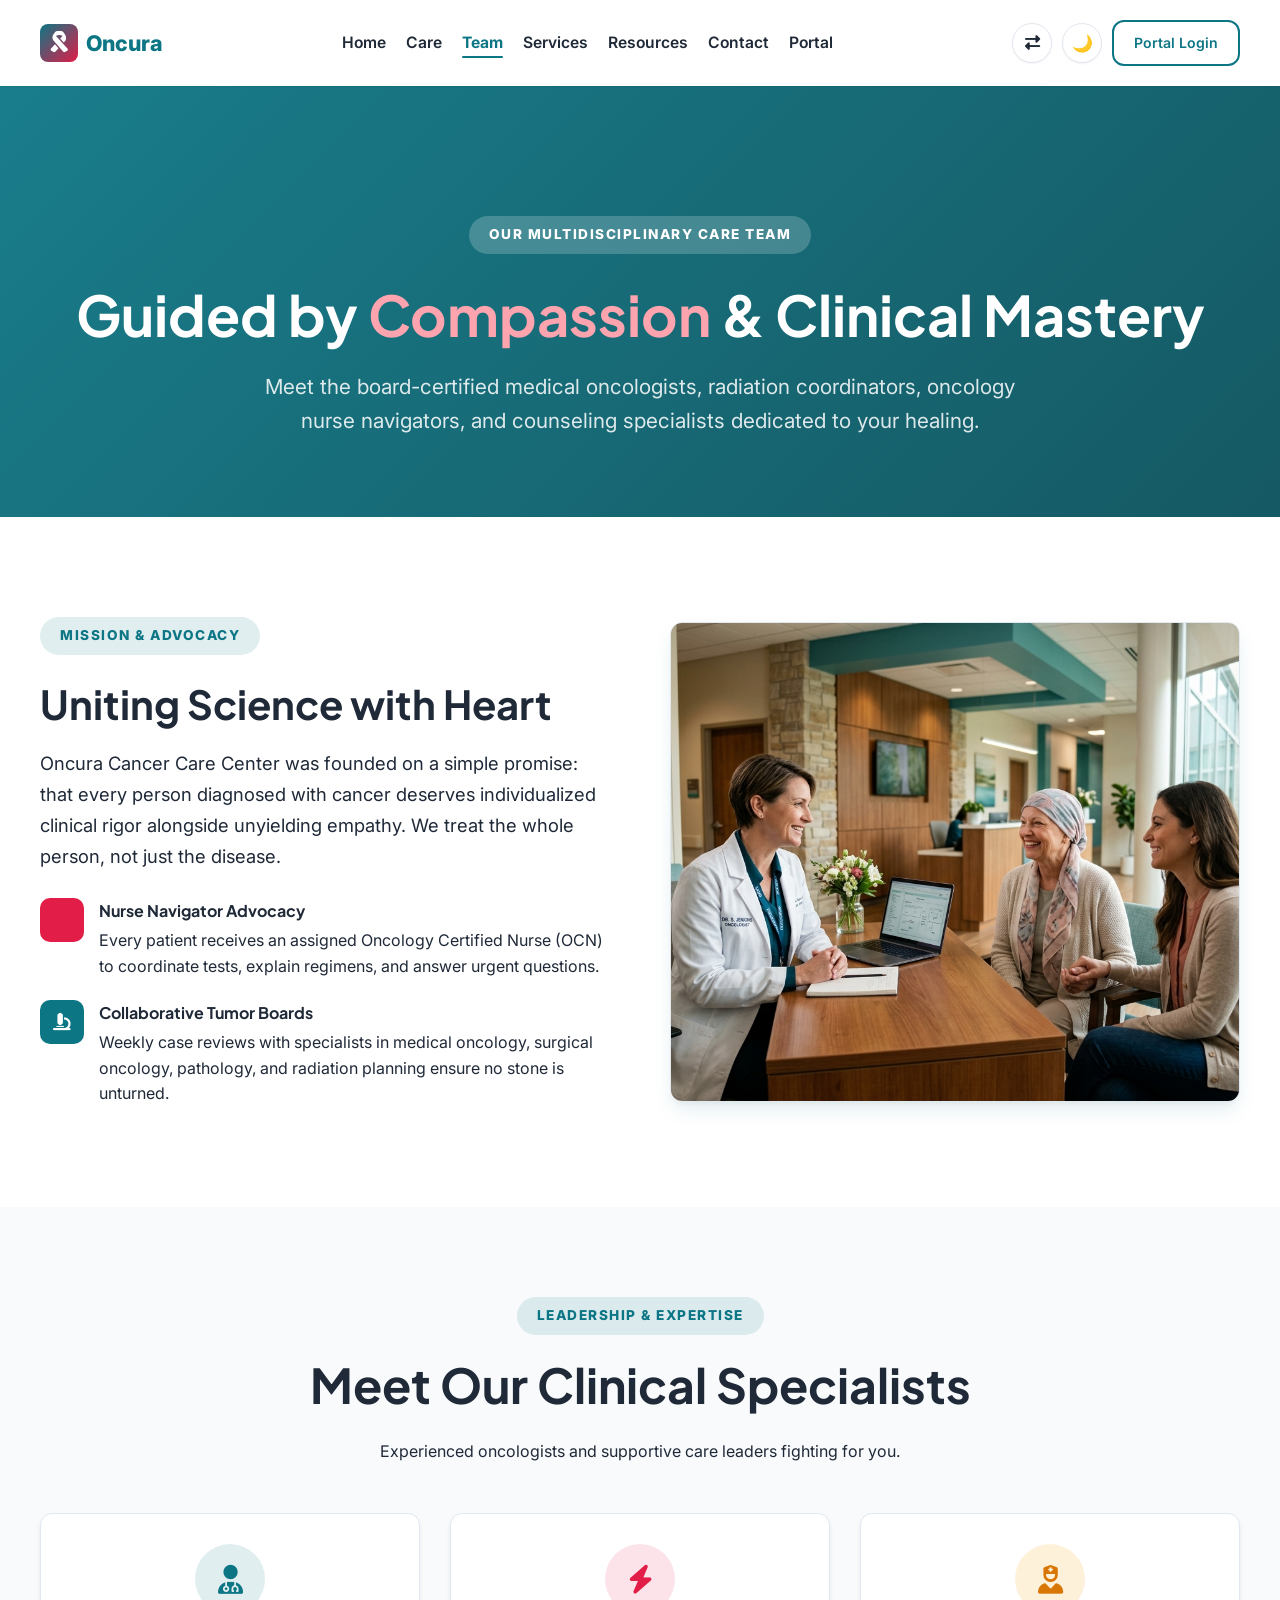
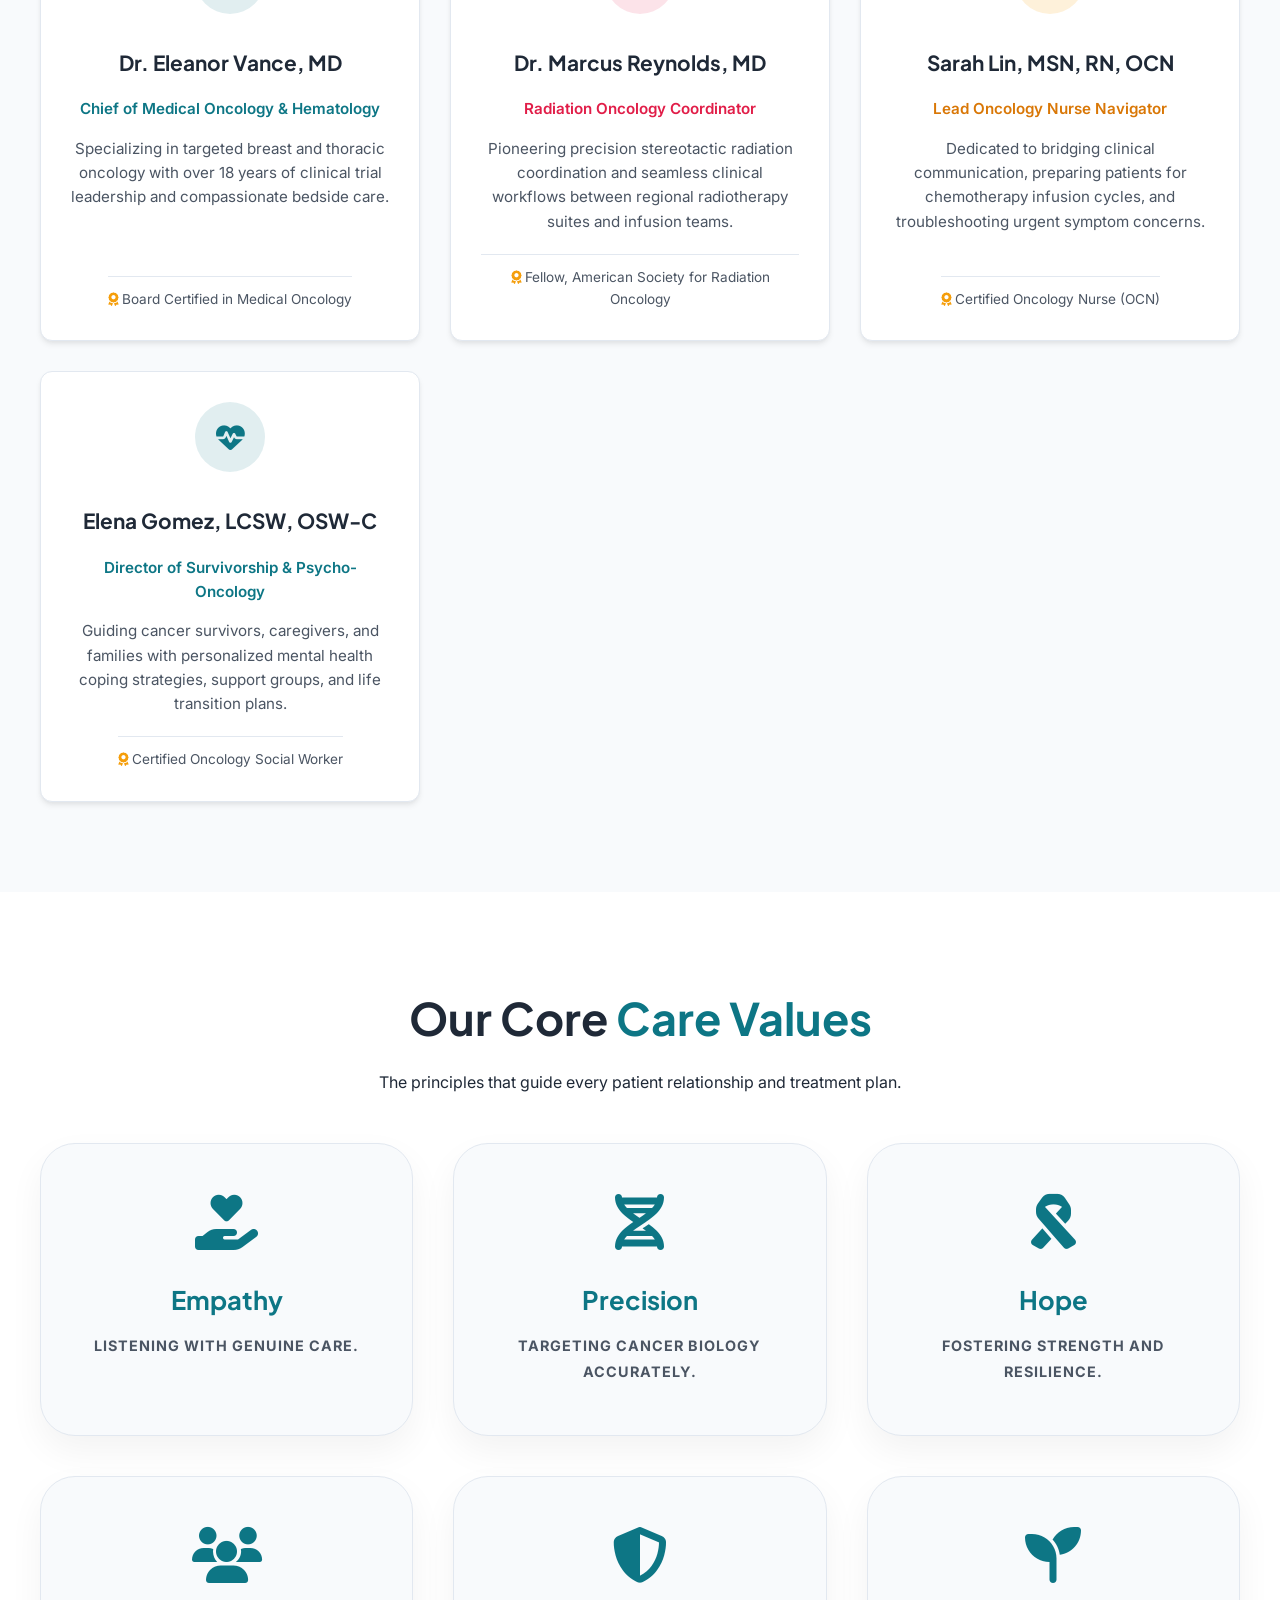
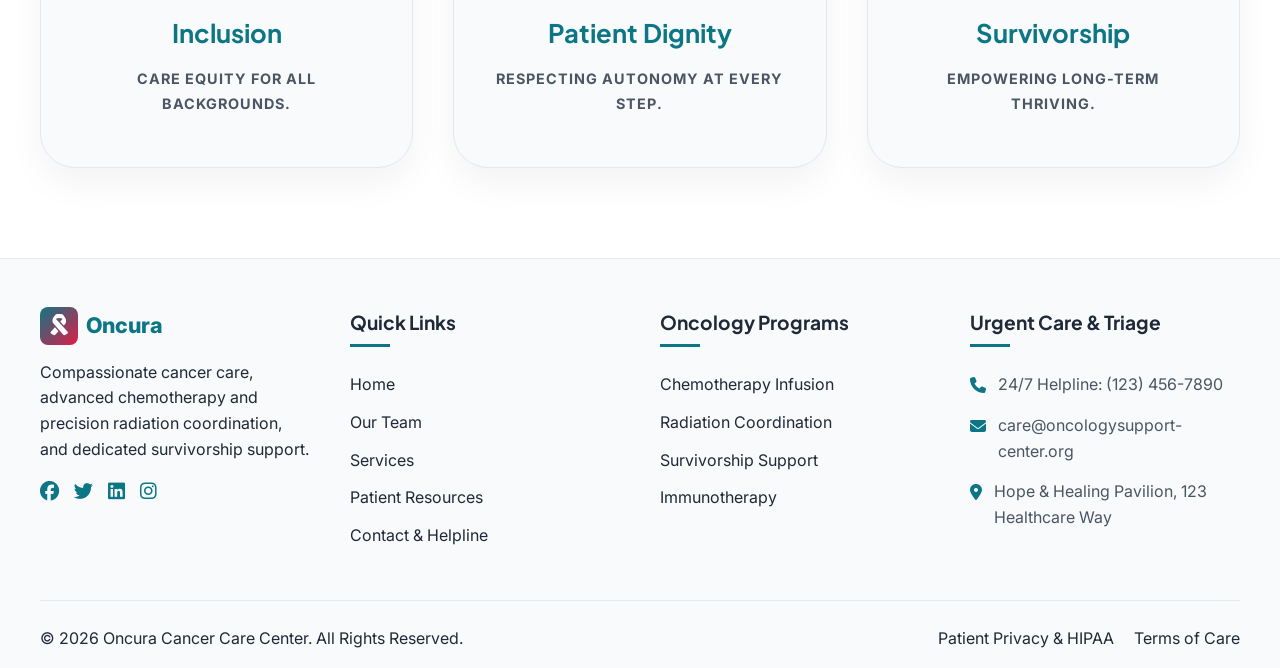
==== about.html @ d52edfce "Initial commit: Oncura Cancer Care Center website and patient dashboard" ====
<!DOCTYPE html>
<html lang="en" data-theme="light">

<head>
    <meta charset="UTF-8">
    <meta name="viewport" content="width=device-width, initial-scale=1.0">
    <title>Our Team | Oncura Cancer Care Center</title>
    <!-- Fonts -->
    <link rel="preconnect" href="https://fonts.googleapis.com">
    <link rel="preconnect" href="https://fonts.gstatic.com" crossorigin>
    <link
        href="https://fonts.googleapis.com/css2?family=Plus+Jakarta+Sans:wght@400;500;600;700;800&family=Inter:wght@400;500;600;700&display=swap"
        rel="stylesheet">
    <!-- FontAwesome for icons -->
    <link rel="stylesheet" href="https://cdnjs.cloudflare.com/ajax/libs/font-awesome/6.5.1/css/all.min.css">
    <!-- Custom CSS -->
    <link rel="stylesheet" href="css/style.css">
    <link rel="icon" type="image/png" href="img/favicon.png">
</head>

<body>

    <!-- Drawer Overlay -->
    <div id="drawer-overlay" class="drawer-overlay"></div>

    <!-- Mobile Drawer -->
    <div id="mobile-drawer" class="mobile-drawer">
        <div class="drawer-header">
            <a href="index.html" class="logo">
                <i class="logo-icon"><i class="fa-solid fa-ribbon"></i></i> Oncura
            </a>
            <button type="button" id="drawer-close" class="toggle-btn drawer-close" aria-label="Close menu">
                <i class="fa-solid fa-xmark"></i>
            </button>
        </div>
        <a href="index.html" class="mobile-link">Home</a>
        <a href="home2.html" class="mobile-link">Care</a>
        <a href="about.html" class="mobile-link active">Team</a>
        <a href="services.html" class="mobile-link">Services</a>
        <a href="blog.html" class="mobile-link">Resources</a>
        <a href="contact.html" class="mobile-link">Contact</a>
        <a href="dashboard.html" class="mobile-link">Portal</a>
    </div>

    <!-- Navigation -->
    <header class="navbar">
        <div class="container nav-container">
            <div id="hamburger" class="hamburger"><i class="fa-solid fa-bars"></i></div>
            <a href="index.html" class="logo">
                <i class="logo-icon"><i class="fa-solid fa-ribbon"></i></i> Oncura
            </a>
            <nav class="nav-menu">
                <a href="index.html" class="nav-link">Home</a>
                <a href="home2.html" class="nav-link">Care</a>
                <a href="about.html" class="nav-link active">Team</a>
                <a href="services.html" class="nav-link">Services</a>
                <a href="blog.html" class="nav-link">Resources</a>
                <a href="contact.html" class="nav-link">Contact</a>
                <a href="dashboard.html" class="nav-link">Portal</a>
            </nav>
            <div class="nav-actions">
                <button id="rtl-toggle" class="toggle-btn"><i class="fa-solid fa-right-left"></i></button>
                <button id="theme-toggle" class="toggle-btn">🌙</button>
                <a href="login.html" class="btn btn-outline hide-mobile" style="padding: 10px 20px;">Portal Login</a>
            </div>
        </div>
    </header>

    <!-- About Hero -->
    <section class="services-hero about-hero" style="background: linear-gradient(135deg, rgba(13, 118, 133, 0.95), rgba(8, 80, 91, 0.95)); padding: 130px 0 80px;">
        <div class="container text-center" style="color: white;">
            <span class="service-content-badge" style="background: rgba(255, 255, 255, 0.2); color: white; display: inline-block; margin-bottom: 15px;">
                OUR MULTIDISCIPLINARY CARE TEAM
            </span>
            <h1 style="font-size: 3.5rem; line-height: 1.1; margin-top: 15px; color: white;">
                Guided by <span style="color: var(--secondary-light);">Compassion</span> & Clinical Mastery
            </h1>
            <p style="font-size: 1.3rem; max-width: 800px; margin: 25px auto 0; color: rgba(255, 255, 255, 0.9);">
                Meet the board-certified medical oncologists, radiation coordinators, oncology nurse navigators, and counseling specialists dedicated to your healing.
            </p>
        </div>
    </section>

    <!-- Mission Section -->
    <section class="section" style="padding: 100px 0;">
        <div class="container">
            <div
                style="display: grid; grid-template-columns: repeat(auto-fit, minmax(320px, 1fr)); gap: 60px; align-items: center;">
                <div class="reveal-v2">
                    <span class="service-content-badge" style="background: rgba(13, 118, 133, 0.12); color: var(--primary);">MISSION & ADVOCACY</span>
                    <h2 style="font-size: 2.5rem; margin-bottom: 20px; line-height: 1.2;">Uniting Science with Heart</h2>
                    <p class="text-muted" style="font-size: 1.15rem; margin-bottom: 25px; line-height: 1.7;">
                        Oncura Cancer Care Center was founded on a simple promise: that every person diagnosed with cancer deserves individualized clinical rigor alongside unyielding empathy. We treat the whole person, not just the disease.
                    </p>

                    <div style="display: flex; flex-direction: column; gap: 20px;">
                        <div style="display: flex; gap: 15px; align-items: flex-start;">
                            <div
                                style="width: 44px; height: 44px; background: var(--secondary); color: white; border-radius: 10px; display: flex; align-items: center; justify-content: center; flex-shrink: 0; font-size: 1.1rem;">
                                <i class="fa-solid fa-hands-holding-heart"></i>
                            </div>
                            <div>
                                <h4 style="margin-bottom: 5px;">Nurse Navigator Advocacy</h4>
                                <p class="text-muted">Every patient receives an assigned Oncology Certified Nurse (OCN) to coordinate tests, explain regimens, and answer urgent questions.</p>
                            </div>
                        </div>
                        <div style="display: flex; gap: 15px; align-items: flex-start;">
                            <div
                                style="width: 44px; height: 44px; background: var(--primary); color: white; border-radius: 10px; display: flex; align-items: center; justify-content: center; flex-shrink: 0; font-size: 1.1rem;">
                                <i class="fa-solid fa-microscope"></i>
                            </div>
                            <div>
                                <h4 style="margin-bottom: 5px;">Collaborative Tumor Boards</h4>
                                <p class="text-muted">Weekly case reviews with specialists in medical oncology, surgical oncology, pathology, and radiation planning ensure no stone is unturned.</p>
                            </div>
                        </div>
                    </div>
                </div>
                <div class="service-image-mask" style="height: 480px; border-radius: var(--border-radius); overflow: hidden; box-shadow: var(--shadow-lg);">
                    <img src="img/oncology_hero.jpg" alt="Our Compassionate Oncology Team" style="width: 100%; height: 100%; object-fit: cover;">
                </div>
            </div>
        </div>
    </section>

    <!-- NEW SECTION: Meet Our Specialists -->
    <section class="section" style="background-color: var(--bg-gray); padding: 90px 0;">
        <div class="container text-center">
            <div class="section-header">
                <span class="service-content-badge" style="background: rgba(13, 118, 133, 0.12); color: var(--primary); margin-bottom: 12px; display: inline-block;">LEADERSHIP & EXPERTISE</span>
                <h2>Meet Our Clinical Specialists</h2>
                <p class="text-muted">Experienced oncologists and supportive care leaders fighting for you.</p>
            </div>

            <div style="display: grid; grid-template-columns: repeat(auto-fit, minmax(280px, 1fr)); gap: 30px; text-align: left;">
                
                <!-- Doctor 1 -->
                <div class="card" style="background: var(--bg-card); padding: 30px; border-radius: var(--border-radius); border: 1px solid var(--border-color); box-shadow: var(--shadow-md);">
                    <div style="width: 70px; height: 70px; border-radius: 50%; background: rgba(13, 118, 133, 0.12); color: var(--primary); display: flex; align-items: center; justify-content: center; font-size: 1.8rem; margin-bottom: 20px;">
                        <i class="fa-solid fa-user-doctor"></i>
                    </div>
                    <h3 style="font-size: 1.3rem; margin-bottom: 5px;">Dr. Eleanor Vance, MD</h3>
                    <div style="color: var(--primary); font-weight: 600; font-size: 0.95rem; margin-bottom: 15px;">Chief of Medical Oncology & Hematology</div>
                    <p class="text-muted" style="font-size: 0.95rem; line-height: 1.6; margin-bottom: 20px;">
                        Specializing in targeted breast and thoracic oncology with over 18 years of clinical trial leadership and compassionate bedside care.
                    </p>
                    <div style="font-size: 0.85rem; color: var(--text-muted); border-top: 1px solid var(--border-color); padding-top: 12px;">
                        <i class="fa-solid fa-award" style="color: var(--accent);"></i> Board Certified in Medical Oncology
                    </div>
                </div>

                <!-- Doctor 2 -->
                <div class="card" style="background: var(--bg-card); padding: 30px; border-radius: var(--border-radius); border: 1px solid var(--border-color); box-shadow: var(--shadow-md);">
                    <div style="width: 70px; height: 70px; border-radius: 50%; background: rgba(225, 29, 72, 0.12); color: var(--secondary); display: flex; align-items: center; justify-content: center; font-size: 1.8rem; margin-bottom: 20px;">
                        <i class="fa-solid fa-bolt"></i>
                    </div>
                    <h3 style="font-size: 1.3rem; margin-bottom: 5px;">Dr. Marcus Reynolds, MD</h3>
                    <div style="color: var(--secondary); font-weight: 600; font-size: 0.95rem; margin-bottom: 15px;">Radiation Oncology Coordinator</div>
                    <p class="text-muted" style="font-size: 0.95rem; line-height: 1.6; margin-bottom: 20px;">
                        Pioneering precision stereotactic radiation coordination and seamless clinical workflows between regional radiotherapy suites and infusion teams.
                    </p>
                    <div style="font-size: 0.85rem; color: var(--text-muted); border-top: 1px solid var(--border-color); padding-top: 12px;">
                        <i class="fa-solid fa-award" style="color: var(--accent);"></i> Fellow, American Society for Radiation Oncology
                    </div>
                </div>

                <!-- Doctor 3 -->
                <div class="card" style="background: var(--bg-card); padding: 30px; border-radius: var(--border-radius); border: 1px solid var(--border-color); box-shadow: var(--shadow-md);">
                    <div style="width: 70px; height: 70px; border-radius: 50%; background: rgba(245, 158, 11, 0.15); color: var(--accent-dark); display: flex; align-items: center; justify-content: center; font-size: 1.8rem; margin-bottom: 20px;">
                        <i class="fa-solid fa-user-nurse"></i>
                    </div>
                    <h3 style="font-size: 1.3rem; margin-bottom: 5px;">Sarah Lin, MSN, RN, OCN</h3>
                    <div style="color: var(--accent-dark); font-weight: 600; font-size: 0.95rem; margin-bottom: 15px;">Lead Oncology Nurse Navigator</div>
                    <p class="text-muted" style="font-size: 0.95rem; line-height: 1.6; margin-bottom: 20px;">
                        Dedicated to bridging clinical communication, preparing patients for chemotherapy infusion cycles, and troubleshooting urgent symptom concerns.
                    </p>
                    <div style="font-size: 0.85rem; color: var(--text-muted); border-top: 1px solid var(--border-color); padding-top: 12px;">
                        <i class="fa-solid fa-award" style="color: var(--accent);"></i> Certified Oncology Nurse (OCN)
                    </div>
                </div>

                <!-- Doctor 4 -->
                <div class="card" style="background: var(--bg-card); padding: 30px; border-radius: var(--border-radius); border: 1px solid var(--border-color); box-shadow: var(--shadow-md);">
                    <div style="width: 70px; height: 70px; border-radius: 50%; background: rgba(13, 118, 133, 0.12); color: var(--primary); display: flex; align-items: center; justify-content: center; font-size: 1.8rem; margin-bottom: 20px;">
                        <i class="fa-solid fa-heart-pulse"></i>
                    </div>
                    <h3 style="font-size: 1.3rem; margin-bottom: 5px;">Elena Gomez, LCSW, OSW-C</h3>
                    <div style="color: var(--primary); font-weight: 600; font-size: 0.95rem; margin-bottom: 15px;">Director of Survivorship & Psycho-Oncology</div>
                    <p class="text-muted" style="font-size: 0.95rem; line-height: 1.6; margin-bottom: 20px;">
                        Guiding cancer survivors, caregivers, and families with personalized mental health coping strategies, support groups, and life transition plans.
                    </p>
                    <div style="font-size: 0.85rem; color: var(--text-muted); border-top: 1px solid var(--border-color); padding-top: 12px;">
                        <i class="fa-solid fa-award" style="color: var(--accent);"></i> Certified Oncology Social Worker
                    </div>
                </div>

            </div>
        </div>
    </section>

    <!-- NEW SECTION: Core Values -->
    <section class="blog-categories-wrapper" style="padding: 90px 0;">
        <div class="container text-center">
            <div class="section-header">
                <h2 style="font-size: 2.8rem;">Our Core <span style="color: var(--primary);">Care Values</span></h2>
                <p>The principles that guide every patient relationship and treatment plan.</p>
            </div>
            <div class="category-row">
                <div class="category-card-v3">
                    <i class="fa-solid fa-hand-holding-heart"></i>
                    <h3>Empathy</h3>
                    <span>Listening with genuine care.</span>
                </div>
                <div class="category-card-v3">
                    <i class="fa-solid fa-dna"></i>
                    <h3>Precision</h3>
                    <span>Targeting cancer biology accurately.</span>
                </div>
                <div class="category-card-v3">
                    <i class="fa-solid fa-ribbon"></i>
                    <h3>Hope</h3>
                    <span>Fostering strength and resilience.</span>
                </div>
                <div class="category-card-v3">
                    <i class="fa-solid fa-users"></i>
                    <h3>Inclusion</h3>
                    <span>Care equity for all backgrounds.</span>
                </div>
                <div class="category-card-v3">
                    <i class="fa-solid fa-shield-halved"></i>
                    <h3>Patient Dignity</h3>
                    <span>Respecting autonomy at every step.</span>
                </div>
                <div class="category-card-v3">
                    <i class="fa-solid fa-seedling"></i>
                    <h3>Survivorship</h3>
                    <span>Empowering long-term thriving.</span>
                </div>
            </div>
        </div>
    </section>

    <!-- Footer -->
    <footer class="footer">
        <div class="container text-center">
            <div class="footer-grid">
                <!-- Column 1 -->
                <div class="footer-col" style="text-align: left;">
                    <a href="index.html" class="logo" style="margin-bottom: 15px;">
                        <i class="logo-icon"><i class="fa-solid fa-ribbon"></i></i> Oncura
                    </a>
                    <p class="text-muted" style="margin-bottom: 20px;">
                        Compassionate cancer care, advanced chemotherapy and precision radiation coordination, and dedicated survivorship support.
                    </p>
                    <div class="footer-social">
                        <a href="#"><i class="fa-brands fa-facebook"></i></a>
                        <a href="#"><i class="fa-brands fa-twitter"></i></a>
                        <a href="#"><i class="fa-brands fa-linkedin"></i></a>
                        <a href="#"><i class="fa-brands fa-instagram"></i></a>
                    </div>
                </div>

                <!-- Column 2 -->
                <div class="footer-col" style="text-align: left;">
                    <h4>Quick Links</h4>
                    <ul class="footer-links">
                        <li><a href="index.html">Home</a></li>
                        <li><a href="about.html">Our Team</a></li>
                        <li><a href="services.html">Services</a></li>
                        <li><a href="blog.html">Patient Resources</a></li>
                        <li><a href="contact.html">Contact & Helpline</a></li>
                    </ul>
                </div>

                <!-- Column 3 -->
                <div class="footer-col" style="text-align: left;">
                    <h4>Oncology Programs</h4>
                    <ul class="footer-links">
                        <li><a href="services.html#chemo">Chemotherapy Infusion</a></li>
                        <li><a href="services.html#radiation">Radiation Coordination</a></li>
                        <li><a href="services.html#survivorship">Survivorship Support</a></li>
                        <li><a href="services.html#immunotherapy">Immunotherapy</a></li>
                    </ul>
                </div>

                <!-- Column 4 -->
                <div class="footer-col" style="text-align: left;">
                    <h4>Urgent Care & Triage</h4>
                    <ul class="footer-contact">
                        <li><i class="fa-solid fa-phone"></i> 24/7 Helpline: (123) 456-7890</li>
                        <li><i class="fa-solid fa-envelope"></i> care@oncologysupport-center.org</li>
                        <li><i class="fa-solid fa-location-dot"></i> Hope & Healing Pavilion, 123 Healthcare Way</li>
                    </ul>
                </div>
            </div>

            <div class="footer-bottom">
                <p>&copy; 2026 Oncura Cancer Care Center. All Rights Reserved.</p>
                <div style="display: flex; gap: 20px;">
                    <a href="#">Patient Privacy & HIPAA</a>
                    <a href="#">Terms of Care</a>
                </div>
            </div>
        </div>
    </footer>

    <script src="js/main.js"></script>
</body>

</html>
---- css/style.css ----
/* 
  Oncura Cancer Care Center - Global Styles
  Compassionate, Hopeful Healthcare Design System
*/

@import url('https://fonts.googleapis.com/css2?family=Plus+Jakarta+Sans:ital,wght@0,400;0,500;0,600;0,700;0,800;1,400;1,600&family=Inter:wght@300;400;500;600;700&display=swap');

:root {
    /* Color Palette - Compassionate Healing Teal & Cancer Awareness Rose */
    --primary: #0D7685;
    --primary-rgb: 13, 118, 133;
    --primary-dark: #08505B;
    --secondary: #E11D48;
    --secondary-rgb: 225, 29, 72;
    --secondary-dark: #BE123C;
    --secondary-light: #FDA4AF;
    --accent: #F59E0B;
    --accent-rgb: 245, 158, 11;
    --accent-dark: #D97706;

    /* Text Colors */
    --text-main: #1F2937;
    --text-muted: #4B5563;
    --text-light: #9CA3AF;
    --bg-white: #FFFFFF;
    --bg-gray: #F8FAFC;
    --bg-card: #FFFFFF;

    /* Borders & Shadows */
    --border-color: #E2E8F0;
    --shadow-sm: 0 1px 2px 0 rgba(0, 0, 0, 0.05);
    --shadow-md: 0 4px 6px -1px rgba(0, 0, 0, 0.08), 0 2px 4px -1px rgba(0, 0, 0, 0.04);
    --shadow-lg: 0 10px 20px -3px rgba(13, 118, 133, 0.12), 0 4px 6px -2px rgba(0, 0, 0, 0.05);
    --border-radius: 12px;

    /* Spacing Scale */
    --sp-xs: 4px;
    --sp-sm: 8px;
    --sp-md: 16px;
    --sp-lg: 24px;
    --sp-xl: 32px;
    --sp-2xl: 48px;

    /* Transitions */
    --transition: all 0.3s ease;
}

/* Dark Mode Tokens */
[data-theme="dark"] {
    --text-main: #F8FAFC;
    --text-muted: #CBD5E1;
    --text-light: #94A3B8;
    --bg-white: #0B131E;
    --bg-gray: #0F1D2B;
    --bg-card: #152536;
    --border-color: #1E3850;
    --shadow-sm: 0 1px 2px 0 rgba(0, 0, 0, 0.4);
    --shadow-md: 0 4px 6px -1px rgba(0, 0, 0, 0.6);
    --shadow-lg: 0 10px 15px -3px rgba(0, 0, 0, 0.7);
}

/* Home 2: improve contrast for primary-colored text in dark mode */
[data-theme="dark"] .home2-page {
    --primary: #22D3EE;
    --primary-rgb: 34, 211, 238;
    --primary-dark: #06B6D4;
}

/* Reset & Global Styles */
* {
    margin: 0;
    padding: 0;
    box-sizing: border-box;
}

html {
    scroll-behavior: smooth;
}

body {
    font-family: 'Inter', 'Source Sans 3', system-ui, -apple-system, sans-serif;
    font-size: 16px;
    line-height: 1.6;
    color: var(--text-main);
    background-color: var(--bg-white);
    transition: background-color 0.3s ease, color 0.3s ease;
    overflow-x: hidden;
}

h1,
h2,
h3,
h4,
h5,
h6 {
    font-family: 'Plus Jakarta Sans', 'Sora', sans-serif;
    font-weight: 700;
}

a {
    text-decoration: none;
    color: inherit;
    transition: var(--transition);
}

ul {
    list-style: none;
}

img {
    max-width: 100%;
    height: auto;
    display: block;
}

button,
.btn {
    cursor: pointer;
    font-family: inherit;
    border: none;
    outline: none;
    transition: var(--transition);
    border-radius: var(--border-radius);
    display: inline-flex;
    align-items: center;
    justify-content: center;
    font-weight: 600;
}

/* Container */
.container {
    max-width: 1280px;
    margin: 0 auto;
    padding: 0 20px;
}

@media (min-width: 1024px) {
    .container {
        padding: 0 40px;
    }
}

/* Layout Utilities */
.section {
    padding: var(--sp-2xl) 0;
}

.section-header {
    text-align: center;
    margin-bottom: var(--sp-2xl);
}

.section-header h2 {
    font-size: 2.5rem;
    margin-bottom: var(--sp-md);
}

@media (min-width: 768px) {
    .section-header h2 {
        font-size: 3rem;
    }
}

/* Buttons */
.btn-primary {
    background-color: var(--primary);
    color: white;
    padding: 12px 28px;
}

.btn-primary:hover {
    background-color: var(--primary-dark);
    transform: translateY(-2px);
    box-shadow: var(--shadow-md);
}

.btn-secondary {
    background-color: var(--secondary);
    color: white;
    padding: 12px 28px;
}

.btn-secondary:hover {
    background-color: var(--secondary-dark);
    transform: translateY(-2px);
    box-shadow: var(--shadow-md);
}

.btn-outline {
    background-color: transparent;
    border: 2px solid var(--primary);
    color: var(--primary);
    padding: 10px 26px;
}

.btn-outline:hover {
    background-color: var(--primary);
    color: white;
}

/* Home 2 CTA Mini */
.cta-mini {
    transition: transform 0.25s ease, box-shadow 0.25s ease;
}

.cta-mini:hover {
    transform: translateY(-4px);
    box-shadow: var(--shadow-lg);
}

/* Home 2: CTA "Call Us" outline button hover (inline styles require !important) */
.home2-page .cta-mini .btn-outline:hover,
.home2-page .cta-mini .btn-outline:focus-visible {
    background-color: white !important;
    color: var(--primary) !important;
    border-color: white !important;
    transform: translateY(-2px);
    box-shadow: var(--shadow-md);
}

@media (max-width: 1024px) {
    .cta-mini {
        flex-direction: column;
        justify-content: center !important;
        text-align: center;
    }

    .cta-mini-text {
        width: 100%;
    }

    .cta-mini-actions {
        width: 100%;
        justify-content: center !important;
    }
}

@media (max-width: 768px) {
    #home1-ready .ready-cta-actions .btn {
        width: 100%;
        max-width: 260px;
        padding: 12px 22px !important;
        font-size: 0.95rem;
    }

    #home1-ready .ready-cta-actions .btn-outline {
        white-space: normal;
        text-align: center;
        line-height: 1.2;
    }
}

@media (max-width: 1024px) {
    #home1-hero .hero-cta {
        justify-content: center;
    }
}

#home1-hero .hero-cta .btn-primary:hover {
    box-shadow: var(--shadow-md) !important;
}

#home1-hero .hero-cta .btn-outline:hover {
    background-color: var(--primary) !important;
    border-color: var(--primary) !important;
    color: white !important;
}

/* Navbar */
.navbar {
    position: sticky;
    top: 0;
    width: 100%;
    background-color: var(--bg-white);
    box-shadow: var(--shadow-sm);
    z-index: 1000;
    padding: var(--sp-sm) 0;
    transition: var(--transition);
}

.navbar .container {
    max-width: 1440px;
}

.nav-container {
    display: flex;
    justify-content: space-between;
    align-items: center;
    height: 70px;
    gap: 15px;
    width: 100%;
}

.logo {
    display: flex;
    align-items: center;
    font-size: 1.35rem;
    font-weight: 800;
    color: var(--primary);
    gap: 8px;
    white-space: nowrap;
    flex-shrink: 0;
}

.logo-icon {
    width: 38px;
    height: 38px;
    background: linear-gradient(135deg, var(--primary), var(--secondary));
    border-radius: 8px;
    display: flex;
    align-items: center;
    justify-content: center;
    color: white;
    font-style: normal;
    flex-shrink: 0;
}

.nav-menu {
    display: none;
}

@media (min-width: 1024px) {
    .nav-menu {
        display: flex;
        flex-wrap: nowrap;
        gap: 14px;
        align-items: center;
        justify-content: center;
        flex-shrink: 1;
    }

    .nav-link {
        font-weight: 600;
        font-size: 0.92rem;
        position: relative;
        padding: 6px 0;
        white-space: nowrap; /* Single line menu name */
        display: inline-flex;
        align-items: center;
        line-height: 1.2;
    }

    .nav-link::after {
        content: '';
        position: absolute;
        bottom: 0;
        left: 0;
        width: 0;
        height: 2px;
        background-color: var(--primary);
        border-radius: 2px;
        transition: width 0.3s ease;
    }

    .nav-link:hover {
        color: var(--primary);
    }

    .nav-link:hover::after {
        width: 100%;
    }

    .nav-link.active {
        color: var(--primary);
        font-weight: 700;
    }

    .nav-link.active::after {
        width: 100%;
    }
}

@media (min-width: 1200px) {
    .nav-menu {
        gap: 20px;
    }

    .nav-link {
        font-size: 0.98rem;
    }
}

@media (min-width: 1360px) {
    .nav-menu {
        gap: 24px;
    }

    .nav-link {
        font-size: 1.02rem;
    }
}

.nav-actions {
    display: flex;
    align-items: center;
    gap: 10px;
    flex-shrink: 0;
}

.nav-actions .btn {
    white-space: nowrap;
    padding: 8px 16px;
    font-size: 0.88rem;
}

.toggle-btn {
    background: var(--bg-card);
    border: 1px solid var(--border-color);
    color: var(--text-main);
    width: 40px;
    height: 40px;
    border-radius: 50%;
    display: inline-flex;
    align-items: center;
    justify-content: center;
    font-size: 1.05rem;
    flex-shrink: 0;
    cursor: pointer;
    transition: all 0.25s cubic-bezier(0.4, 0, 0.2, 1);
    box-shadow: var(--shadow-sm);
    padding: 0;
    position: relative;
    line-height: 1;
}

.toggle-btn i {
    color: var(--text-main);
    font-size: 0.95rem;
    transition: color 0.2s ease, transform 0.25s ease;
}

.toggle-btn:hover {
    background: var(--primary);
    border-color: var(--primary);
    color: #FFFFFF;
    transform: translateY(-2px);
    box-shadow: 0 4px 14px rgba(13, 118, 133, 0.35);
}

.toggle-btn:hover i {
    color: #FFFFFF;
    transform: scale(1.1);
}

.toggle-btn:active {
    transform: translateY(0);
}

[data-theme="dark"] .toggle-btn {
    background: rgba(255, 255, 255, 0.08);
    border-color: rgba(255, 255, 255, 0.18);
    color: #FFFFFF;
    box-shadow: 0 2px 8px rgba(0, 0, 0, 0.25);
}

[data-theme="dark"] .toggle-btn i {
    color: #FFFFFF;
}

[data-theme="dark"] .toggle-btn:hover {
    background: var(--primary);
    border-color: var(--primary);
    color: #0B131E;
    box-shadow: 0 4px 14px rgba(34, 211, 238, 0.35);
}

[data-theme="dark"] .toggle-btn:hover i {
    color: #0B131E;
}

/* Hamburger Menu */
.hamburger {
    display: block;
    font-size: 1.8rem;
    cursor: pointer;
}

@media (max-width: 1023.98px) {
    .navbar .nav-actions {
        display: none !important;
    }

    .nav-container {
        justify-content: space-between;
    }

    .hamburger {
        order: 2;
    }
}

@media (min-width: 1024px) {
    .hamburger {
        display: none;
    }
}

/* Mobile Menu Drawer */
.mobile-drawer {
    position: fixed;
    top: 0;
    right: -100%;
    width: 300px;
    height: 100%;
    background-color: var(--bg-white);
    box-shadow: -5px 0 15px rgba(0, 0, 0, 0.1);
    z-index: 1001;
    padding: 0 0 40px;
    transition: 0.4s ease;
    display: flex;
    flex-direction: column;
    gap: 0;
    overflow-y: auto;
}

.mobile-drawer.open {
    right: 0;
}

.drawer-header {
    height: 70px;
    display: flex;
    align-items: center;
    justify-content: space-between;
    padding: 0 30px;
    background-color: var(--bg-white);
    border-bottom: 1px solid var(--border-color);
    position: sticky;
    top: 0;
    z-index: 1;
}

.drawer-close {
    border-radius: 50%;
}

.mobile-drawer>.mobile-link,
.mobile-drawer>.drawer-item {
    font-size: 1.1rem;
    font-weight: 600;
    padding: 14px 30px;
    border-bottom: 1px solid var(--border-color);
    color: var(--text-main);
}

.mobile-drawer>.mobile-link:hover {
    color: var(--primary);
    background-color: rgba(var(--primary-rgb), 0.05);
}

.mobile-drawer>.mobile-link.active {
    color: var(--primary);
    font-weight: 700;
    background-color: rgba(var(--primary-rgb), 0.08);
    border-left: 3px solid var(--primary);
    padding-left: 27px;
}

.mobile-drawer>.drawer-item {
    display: flex;
    align-items: center;
    gap: 10px;
    cursor: pointer;
}

.drawer-overlay {
    position: fixed;
    top: 0;
    left: 0;
    width: 100%;
    height: 100%;
    background: rgba(0, 0, 0, 0.5);
    z-index: 1000;
    display: none;
}

.drawer-overlay.visible {
    display: block;
}

.mobile-link {
    display: block;
}

/* Unique Hero Section V2 - Path of Care */
.hero-v2 {
    position: relative;
    min-height: 100vh;
    display: flex;
    align-items: center;
    background: var(--bg-white);
    padding: 120px 0;
    overflow: hidden;
}

/* Animated Mesh Background */
.hero-bg-mesh {
    position: absolute;
    inset: 0;
    z-index: 0;
}

.mesh-blob {
    position: absolute;
    border-radius: 50%;
    filter: blur(100px);
    opacity: 0.15;
    animation: blobMove 15s infinite alternate ease-in-out;
}

.blob-1 {
    width: 600px;
    height: 600px;
    background: var(--primary);
    top: -200px;
    right: -100px;
    animation-delay: 0s;
}

.blob-2 {
    width: 500px;
    height: 500px;
    background: var(--secondary);
    bottom: -100px;
    left: -100px;
    animation-delay: -5s;
}

.blob-3 {
    width: 400px;
    height: 400px;
    background: var(--accent);
    top: 30%;
    left: 40%;
    animation-delay: -10s;
}

@keyframes blobMove {
    0% {
        transform: translate(0, 0) scale(1);
    }

    33% {
        transform: translate(100px, 50px) scale(1.1);
    }

    66% {
        transform: translate(-50px, 100px) scale(0.9);
    }

    100% {
        transform: translate(0, 0) scale(1);
    }
}

.hero-grid {
    display: grid;
    grid-template-columns: 1.1fr 0.9fr;
    gap: 80px;
    align-items: center;
    position: relative;
    z-index: 2;
}

@media (max-width: 1024px) {
    .hero-grid {
        grid-template-columns: 1fr;
        text-align: center;
        gap: 60px;
    }
}

.hero-text-content {
    animation: slideRightHero 1s ease-out forwards;
}

@keyframes slideRightHero {
    from {
        transform: translateX(-50px);
        opacity: 0;
    }

    to {
        transform: translateX(0);
        opacity: 1;
    }
}

.hero-v2 .badge {
    background: rgba(var(--primary-rgb), 0.08);
    color: var(--primary);
    padding: 8px 16px;
    border-radius: 30px;
    font-weight: 700;
    font-size: 0.85rem;
    display: inline-flex;
    align-items: center;
    gap: 8px;
    margin-bottom: 20px;
    letter-spacing: 1px;
    text-transform: uppercase;
}

.hero-v2 h1 {
    font-size: clamp(2rem, 3.5vw, 3rem);
    font-weight: 800;
    line-height: 1.25;
    color: #FFFFFF;
    margin-bottom: 20px;
    text-align: center;
    letter-spacing: -0.5px;
}

@media (max-width: 768px) {
    .hero-v2 h1 {
        font-size: clamp(1.75rem, 5vw, 2.2rem);
        line-height: 1.3;
    }
}

/* Keyword Switcher - Centered and Properly Aligned */
.keyword-wrapper {
    display: block;
    position: relative;
    height: 1.25em;
    color: var(--secondary-light);
    width: 100%;
    text-align: center;
    margin: 6px auto 0;
}

@media (max-width: 768px) {
    .hero-v2 .keyword-wrapper {
        height: 1.3em;
    }
}

.dynamic-keyword {
    position: absolute;
    left: 50%;
    top: 0;
    opacity: 0;
    transform: translate(-50%, 15px);
    transition: all 0.5s cubic-bezier(0.175, 0.885, 0.32, 1.275);
    white-space: nowrap;
    text-align: center;
}

.dynamic-keyword.active {
    opacity: 1;
    transform: translate(-50%, 0);
}

.highlight-accent {
    position: relative;
    display: inline-block;
    z-index: 1;
}

.highlight-accent::after {
    content: '';
    position: absolute;
    bottom: 5px;
    left: 0;
    width: 100%;
    height: 12px;
    background: rgba(var(--secondary-rgb), 0.2);
    z-index: -1;
    transform: skewX(-15deg);
}

/* Layered Glass Cards */
.layered-visual {
    position: relative;
    height: 500px;
    width: 100%;
}

.glass-card-main {
    background: rgba(255, 255, 255, 0.6);
    backdrop-filter: blur(20px);
    border: 1px solid rgba(255, 255, 255, 0.8);
    padding: 35px;
    border-radius: 30px;
    box-shadow: 0 40px 80px -20px rgba(var(--primary-rgb), 0.15);
    width: 400px;
    position: absolute;
    top: 50%;
    left: 50%;
    transform: translate(-50%, -50%);
    z-index: 5;
    transition: transform 0.1s ease-out;
}

.floating-sub-card {
    position: absolute;
    background: rgba(255, 255, 255, 0.8);
    backdrop-filter: blur(10px);
    padding: 15px 25px;
    border-radius: 15px;
    box-shadow: var(--shadow-lg);
    display: flex;
    align-items: center;
    gap: 12px;
    z-index: 6;
    border: 1px solid white;
}

.card-top {
    top: 10%;
    right: 10%;
    animation: floatY 4s infinite alternate ease-in-out;
}

.card-bottom {
    bottom: 10%;
    left: 0%;
    animation: floatY 5s infinite alternate-reverse ease-in-out;
}

.card-mid {
    top: 30%;
    left: -10%;
    animation: floatY 6s infinite alternate ease-in-out;
}

@media (max-width: 1024px) {
    #home1-hero .glass-card-main {
        max-width: 92vw;
    }

    #home1-hero .card-top {
        right: 4%;
    }

    #home1-hero .card-bottom {
        left: 4%;
    }

    #home1-hero .card-mid {
        left: 4%;
    }
}

@keyframes floatY {
    from {
        transform: translateY(0);
    }

    to {
        transform: translateY(-20px);
    }
}

.hero-v2 h1 {
    font-size: 4.8rem;
    line-height: 1.05;
    margin-bottom: 30px;
    color: var(--primary);
    font-weight: 800;
}

@media (max-width: 768px) {
    .hero-v2 h1 {
        font-size: 3rem;
        line-height: 1.15;
    }
}

.hero-v2 p {
    font-size: 1.25rem;
    color: var(--text-muted);
    margin-bottom: 40px;
    max-width: 600px;
}

@media (max-width: 1024px) {
    .hero-v2 p {
        margin: 0 auto 40px;
    }
}

.glass-card-container {
    position: relative;
    display: flex;
    justify-content: center;
    perspective: 1000px;
}

.glass-card {
    background: rgba(255, 255, 255, 0.4);
    backdrop-filter: blur(20px);
    border: 1px solid rgba(255, 255, 255, 0.6);
    padding: 40px;
    border-radius: 30px;
    box-shadow: 0 25px 50px -12px rgba(0, 0, 0, 0.1);
    width: 100%;
    max-width: 450px;
    position: relative;
    transform: rotateY(-10deg) rotateX(5deg);
    animation: floatingCard 6s ease-in-out infinite;
    z-index: 3;
}

@keyframes floatingCard {

    0%,
    100% {
        transform: translateY(0) rotateY(-10deg) rotateX(5deg);
    }

    50% {
        transform: translateY(-20px) rotateY(-5deg) rotateX(0deg);
    }
}

.glass-card-tag {
    position: absolute;
    top: -20px;
    right: -20px;
    background: var(--accent);
    color: white;
    padding: 12px 24px;
    border-radius: 12px;
    font-weight: 800;
    box-shadow: var(--shadow-lg);
    animation: popIn 0.8s cubic-bezier(0.175, 0.885, 0.32, 1.275) 1s forwards;
    opacity: 0;
}

@keyframes popIn {
    from {
        transform: scale(0.5);
        opacity: 0;
    }

    to {
        transform: scale(1);
        opacity: 1;
    }
}

.path-line {
    position: absolute;
    top: 50%;
    left: -100px;
    width: 200px;
    height: 100px;
    z-index: 0;
    opacity: 0.3;
}

.stat-item {
    display: flex;
    align-items: center;
    gap: 15px;
    margin-bottom: 25px;
}

.stat-icon {
    width: 50px;
    height: 50px;
    background: var(--primary);
    color: white;
    border-radius: 12px;
    display: flex;
    align-items: center;
    justify-content: center;
    font-size: 1.2rem;
}

/* Animations */
.animate-fadeIn {
    animation: fadeIn 1s forwards;
}

.animate-slideUp {
    animation: slideUp 1s forwards;
}

@keyframes fadeIn {
    to {
        opacity: 1;
        transform: translateY(0);
    }
}

@keyframes slideUp {
    to {
        opacity: 1;
        transform: translateY(0);
    }
}

.pulse {
    animation: pulse 2s infinite;
}

@keyframes pulse {
    0% {
        transform: scale(1);
        box-shadow: 0 0 0 0 rgba(var(--primary-rgb), 0.4);
    }

    70% {
        transform: scale(1.05);
        box-shadow: 0 0 0 10px rgba(var(--primary-rgb), 0);
    }

    100% {
        transform: scale(1);
        box-shadow: 0 0 0 0 rgba(var(--primary-rgb), 0);
    }
}

/* Cards */
.card-grid {
    display: grid;
    grid-template-columns: repeat(auto-fit, minmax(280px, 1fr));
    gap: 30px;
}

#home1-services .card-grid {
    grid-template-columns: repeat(4, minmax(0, 1fr));
}

@media (max-width: 1199.98px) {
    #home1-services .card-grid {
        grid-template-columns: repeat(2, minmax(0, 1fr));
    }
}

@media (max-width: 767.98px) {
    #home1-services .card-grid {
        grid-template-columns: 1fr;
    }

    .hero-rating-card {
        left: 16px !important;
        bottom: 16px !important;
    }

    .fleet-cta {
        display: flex !important;
        width: max-content;
        margin: 0 auto;
    }
}

.card {
    background-color: var(--bg-card);
    padding: 32px;
    border-radius: var(--border-radius);
    box-shadow: var(--shadow-md);
    display: flex;
    flex-direction: column;
    align-items: center;
    text-align: center;
    transition: var(--transition);
    height: 100%;
    border: 1px solid var(--border-color);
}

.card:hover {
    transform: translateY(-10px);
    box-shadow: var(--shadow-lg);
}

.card-icon {
    width: 70px;
    height: 70px;
    background: rgba(var(--primary-rgb), 0.1);
    color: var(--primary);
    border-radius: 50%;
    display: flex;
    align-items: center;
    justify-content: center;
    font-size: 2rem;
    margin-bottom: 20px;
}

.card h3 {
    margin-bottom: 15px;
}

.card p {
    color: var(--text-muted);
    margin-bottom: 20px;
    flex-grow: 1;
}

.card-link {
    color: var(--primary);
    font-weight: 700;
    display: flex;
    align-items: center;
    gap: 5px;
}

/* Service Card Image Box & Alignment */
.card-image-box {
    width: 100%;
    height: 180px;
    border-radius: 12px;
    overflow: hidden;
    margin-bottom: 20px;
    border: 1px solid var(--border-color);
    background-color: #f8fafc;
}

.card-image-box img {
    width: 100%;
    height: 100%;
    object-fit: cover;
}

.card h3 {
    min-height: 2.8em;
    display: flex;
    align-items: center;
    justify-content: center;
    margin-bottom: 12px;
    line-height: 1.25;
}

/* Blog Post Cards: keep "Read Article" aligned */
.blog-post-card-content {
    display: flex;
    flex-direction: column;
    flex: 1;
    width: 100%;
}

.blog-post-card-content p {
    flex-grow: 1;
}

.blog-post-card-content .card-link {
    margin-top: auto;
}

/* Footer Icons */
.footer {
    background-color: var(--bg-gray);
    padding: var(--sp-2xl) 0 var(--sp-md);
    border-top: 1px solid var(--border-color);
}

.footer-social {
    display: flex;
    gap: 15px;
}

.footer-social a {
    font-size: 1.2rem;
    color: var(--primary);
    display: inline-flex;
    align-items: center;
    justify-content: center;
}

.footer-social a:hover {
    color: var(--secondary);
    transform: translateY(-2px);
}

.footer-grid {
    display: grid;
    grid-template-columns: repeat(1, 1fr);
    gap: 40px;
    margin-bottom: 40px;
}

@media (min-width: 768px) {
    .footer-grid {
        grid-template-columns: repeat(2, 1fr);
    }
}

@media (min-width: 1024px) {
    .footer-grid {
        grid-template-columns: repeat(4, 1fr);
    }
}

.footer-col h4 {
    margin-bottom: 25px;
    font-size: 1.2rem;
    position: relative;
    padding-bottom: 10px;
}

.footer-col h4::after {
    content: '';
    position: absolute;
    bottom: 0;
    left: 0;
    width: 40px;
    height: 3px;
    background: var(--primary);
}

.footer-links li {
    margin-bottom: 12px;
}

.footer-links a:hover {
    color: var(--primary);
    padding-left: 5px;
}

.footer-contact li {
    display: flex;
    gap: 12px;
    margin-bottom: 15px;
    color: var(--text-muted);
}

.footer-contact i {
    color: var(--primary);
    margin-top: 5px;
}

.footer-bottom {
    padding-top: 25px;
    border-top: 1px solid var(--border-color);
    display: flex;
    flex-direction: column;
    align-items: center;
    gap: 15px;
    text-align: center;
}

.footer-bottom a:hover {
    color: var(--primary);
    text-decoration: underline;
}

@media (min-width: 768px) {
    .footer-bottom {
        flex-direction: row;
        justify-content: space-between;
        text-align: left;
    }
}

/* Mobile Footer Center Alignment */
@media (max-width: 767px) {
    .footer-col {
        text-align: center !important;
    }

    .footer-col .logo {
        justify-content: center;
    }

    .footer-social {
        justify-content: center;
    }

    .footer-col h4::after {
        left: 50%;
        transform: translateX(-50%);
    }

    .footer-contact li {
        justify-content: center;
    }

    .footer-links a:hover {
        padding-left: 0;
    }
}

/* RTL Support */
[dir="rtl"] {
    text-align: right;
}

[dir="rtl"] .nav-actions {
    flex-direction: row-reverse;
}

[dir="rtl"] .nav-menu {
    flex-direction: row-reverse;
}

[dir="rtl"] .hero-btns {
    flex-direction: row-reverse;
}

[dir="rtl"] .footer-col h4::after {
    left: auto;
    right: 0;
}

/* --- NEW UNIQUE SECTIONS --- */

/* 1. Real-time Tracking Section */
.tracking-v2 {
    background-color: var(--bg-white);
    overflow: hidden;
}

.tracking-wrapper {
    display: flex;
    align-items: center;
    gap: 80px;
    padding: 100px 0;
}

@media (max-width: 991px) {
    .tracking-wrapper {
        flex-direction: column-reverse;
        text-align: center;
        gap: 60px;
    }
}

.tracking-visual {
    flex: 1;
    position: relative;
    display: flex;
    justify-content: center;
    align-items: center;
}

.tracking-mockup {
    width: 320px;
    height: auto;
    border-radius: 40px;
    box-shadow: 0 50px 100px -20px rgba(var(--primary-rgb), 0.25);
    animation: floatingDevice 6s ease-in-out infinite;
    z-index: 2;
}

.tracking-glow {
    position: absolute;
    width: 400px;
    height: 400px;
    background: radial-gradient(circle, rgba(45, 212, 191, 0.2) 0%, transparent 70%);
    z-index: 1;
    animation: pulseGlow 4s ease-in-out infinite;
}

.tracking-content {
    flex: 1.2;
}

.tracking-content h2 {
    font-size: 3rem;
    margin-bottom: 20px;
}

.tracking-feature-list {
    margin-top: 40px;
}

.tracking-feature-item {
    display: flex;
    align-items: center;
    gap: 20px;
    margin-bottom: 25px;
    background: var(--bg-white);
    padding: 25px;
    border-radius: 18px;
    border: 1px solid var(--border-color);
    transition: var(--transition);
    animation: slideInFeature 0.8s cubic-bezier(0.175, 0.885, 0.32, 1.275) forwards;
    opacity: 0;
}

.tracking-feature-item:nth-child(1) {
    animation-delay: 0.2s;
}

.tracking-feature-item:nth-child(2) {
    animation-delay: 0.4s;
}

.tracking-feature-item:nth-child(3) {
    animation-delay: 0.6s;
}

.tracking-feature-item:hover {
    transform: translateX(15px);
    border-color: var(--secondary);
    box-shadow: 0 20px 40px -10px rgba(var(--secondary-rgb), 0.15);
}

.tracking-feature-icon {
    width: 60px;
    height: 60px;
    background: rgba(var(--secondary-rgb), 0.08);
    color: var(--secondary);
    border-radius: 15px;
    display: flex;
    align-items: center;
    justify-content: center;
    font-size: 1.5rem;
}

.tracking-feature-item h4 {
    margin-bottom: 5px;
    color: var(--primary);
}

@keyframes floatingDevice {

    0%,
    100% {
        transform: translateY(0) rotate(0deg);
    }

    50% {
        transform: translateY(-30px) rotate(2deg);
    }
}

@keyframes pulseGlow {

    0%,
    100% {
        transform: scale(1);
        opacity: 0.4;
    }

    50% {
        transform: scale(1.4);
        opacity: 0.7;
    }
}

@keyframes slideInFeature {
    from {
        transform: translateX(50px);
        opacity: 0;
    }

    to {
        transform: translateX(0);
        opacity: 1;
    }
}

/* 2. Patient Comfort Section (Sanctuary) */
.sanctuary-section {
    background-color: var(--bg-gray);
    position: relative;
    padding: 120px 0;
    overflow: hidden;
}

.sanctuary-grid {
    display: grid;
    grid-template-columns: 1fr 1fr;
    gap: 80px;
    align-items: center;
}

@media (max-width: 1024px) {
    .sanctuary-grid {
        grid-template-columns: 1fr;
        text-align: center;
        gap: 60px;
    }
}

.sanctuary-content {
    order: 2;
}

@media (max-width: 1024px) {
    .sanctuary-content {
        order: 1;
    }
}

.sanctuary-visual {
    position: relative;
    z-index: 2;
    order: 1;
}

@media (max-width: 1024px) {
    .sanctuary-visual {
        order: 2;
    }
}

.sanctuary-image {
    width: 100%;
    border-radius: 40px;
    box-shadow: 0 40px 80px -15px rgba(0, 0, 0, 0.2);
    transition: transform 0.6s cubic-bezier(0.165, 0.84, 0.44, 1);
}

.sanctuary-visual:hover .sanctuary-image {
    transform: scale(1.03) translateY(-10px);
}

.sanctuary-badge-card {
    position: absolute;
    top: -30px;
    left: -30px;
    background: rgba(255, 255, 255, 0.8);
    backdrop-filter: blur(20px);
    padding: 30px;
    border-radius: 24px;
    box-shadow: 0 30px 60px rgba(0, 0, 0, 0.1);
    border: 1px solid rgba(255, 255, 255, 0.6);
    animation: floatVertical 5s infinite ease-in-out;
}

.sanctuary-award-title {
    font-weight: 800;
    color: var(--primary);
}

.sanctuary-award-subtitle {
    font-size: 0.8rem;
    color: var(--text-muted);
}

[data-theme="dark"] .home2-page .sanctuary-badge-card {
    background: rgba(255, 255, 255, 0.95);
    border-color: rgba(255, 255, 255, 0.7);
}

[data-theme="dark"] .home2-page .sanctuary-award-title {
    color: #1E3A8A;
}

[data-theme="dark"] .home2-page .sanctuary-award-subtitle {
    color: #4B5563;
}

.sanctuary-glass-footer {
    position: absolute;
    bottom: -40px;
    right: 20px;
    background: rgba(var(--primary-rgb), 0.9);
    color: white;
    padding: 25px 40px;
    border-radius: 20px;
    box-shadow: 0 20px 40px rgba(var(--primary-rgb), 0.3);
    backdrop-filter: blur(10px);
    z-index: 3;
}

@media (max-width: 1024px) {
    .sanctuary-badge-card {
        top: 16px;
        left: 16px;
        padding: 18px;
        border-radius: 18px;
        animation: none;
    }

    .sanctuary-glass-footer {
        bottom: 16px;
        right: 16px;
        left: 16px;
        padding: 18px 20px;
        border-radius: 18px;
    }
}

@keyframes floatVertical {

    0%,
    100% {
        transform: translateY(0);
    }

    50% {
        transform: translateY(-20px);
    }
}

.hotspot {
    position: absolute;
    width: 25px;
    height: 25px;
    background: var(--secondary);
    border-radius: 50%;
    cursor: pointer;
    box-shadow: 0 0 0 10px rgba(var(--secondary-rgb), 0.2);
    animation: hotspotPulse 2s infinite;
}

.hotspot::after {
    content: attr(data-label);
    position: absolute;
    bottom: 100%;
    left: 50%;
    transform: translateX(-50%) translateY(10px);
    background: var(--bg-white);
    color: var(--primary);
    padding: 8px 15px;
    border-radius: 8px;
    white-space: nowrap;
    font-weight: 700;
    font-size: 0.85rem;
    opacity: 0;
    transition: var(--transition);
    pointer-events: none;
    box-shadow: var(--shadow-md);
}

.hotspot:hover::after {
    opacity: 1;
    transform: translateX(-50%) translateY(-10px);
}

@keyframes hotspotPulse {
    0% {
        transform: scale(1);
        box-shadow: 0 0 0 0 rgba(var(--secondary-rgb), 0.4);
    }

    70% {
        transform: scale(1.1);
        box-shadow: 0 0 0 20px rgba(var(--secondary-rgb), 0);
    }

    100% {
        transform: scale(1);
        box-shadow: 0 0 0 0 rgba(var(--secondary-rgb), 0);
    }
}

/* --- SERVICES PAGE REFINEMENTS --- */

/* 1. Services Hero with Background */
.services-hero {
    position: relative;
    background: linear-gradient(rgba(var(--primary-rgb), 0.8), rgba(var(--primary-rgb), 0.85)), url('../img/hero_services.png');
    background-size: cover;
    background-position: center;
    background-attachment: fixed;
    padding: 150px 0;
    text-align: center;
    color: white;
    overflow: hidden;
}

.services-hero h1 {
    font-size: 4rem;
    margin-bottom: 24px;
    animation: slideDownHero 1s cubic-bezier(0.165, 0.84, 0.44, 1) forwards;
}

.services-hero p {
    font-size: 1.4rem;
    max-width: 800px;
    margin: 0 auto;
    opacity: 0;
    animation: fadeInHero 1s ease-out 0.5s forwards;
}

@media (max-width: 767.98px) {
    .about-hero h1 {
        font-size: 2.8rem !important;
        line-height: 1.1 !important;
        overflow-wrap: anywhere;
    }

    .about-hero p {
        font-size: 1.1rem !important;
        padding: 0 10px;
    }

    .services-hero {
        text-align: center;
        padding: 80px 0;
        background-attachment: scroll;
    }

    .services-hero h1 {
        font-size: 2.2rem;
        line-height: 1.2;
        overflow-wrap: normal;
        word-break: normal;
        hyphens: none;
        text-align: center;
    }

    .services-hero p {
        font-size: 1.1rem;
        padding: 0 15px;
        text-align: center;
        margin: 0 auto;
    }

    .service-item-v2 {
        justify-content: center;
    }

    .service-item-v2 a.btn {
        display: block;
        width: fit-content;
        margin-left: auto;
        margin-right: auto;
    }

    .service-item-v2 .service-image-mask {
        margin-left: auto;
        margin-right: auto;
    }

    .featured-story-content {
        padding: 36px 22px;
    }

    .featured-story-content h2 {
        font-size: 2rem !important;
        line-height: 1.15 !important;
        overflow-wrap: normal;
        word-break: normal;
        hyphens: none;
    }
}

@keyframes slideDownHero {
    from {
        transform: translateY(-50px);
        opacity: 0;
    }

    to {
        transform: translateY(0);
        opacity: 1;
    }
}

@keyframes fadeInHero {
    to {
        opacity: 0.95;
    }
}

/* 2. Service Item Reveal Animations */
.service-item-v2 {
    margin-bottom: 120px;
}

.service-image-mask {
    border-radius: 40px;
    box-shadow: 0 40px 80px -20px rgba(0, 0, 0, 0.2);
    overflow: hidden;
    position: relative;
    border: 1px solid var(--border-color);
    transition: transform 0.5s ease;
    height: 450px;
}

.service-image-mask img {
    width: 100%;
    height: 100%;
    object-fit: cover;
    transition: transform 1s cubic-bezier(0.165, 0.84, 0.44, 1);
}

.service-image-mask:hover img {
    transform: scale(1.1);
}

.service-content-badge {
    background: rgba(var(--secondary-rgb), 0.1);
    color: var(--secondary);
    padding: 8px 20px;
    border-radius: 40px;
    font-weight: 800;
    text-transform: uppercase;
    font-size: 0.85rem;
    letter-spacing: 1.5px;
    display: inline-block;
    margin-bottom: 25px;
}

.service-tag-floating {
    position: absolute;
    bottom: 30px;
    left: 30px;
    background: rgba(var(--primary-rgb), 0.9);
    color: white;
    padding: 15px 25px;
    border-radius: 12px;
    font-weight: 700;
    backdrop-filter: blur(5px);
    z-index: 2;
    transform: translateY(20px);
    opacity: 0;
    transition: all 0.5s ease 0.2s;
}

.service-image-mask:hover .service-tag-floating {
    transform: translateY(0);
    opacity: 1;
}

/* 3. Unique Feature List Interaction */
.feature-list-check {
    margin-top: 30px;
}

.feature-check-item {
    display: flex;
    align-items: center;
    gap: 15px;
    margin-bottom: 15px;
    padding: 12px;
    border-radius: 12px;
    background: transparent;
    transition: background 0.3s ease, transform 0.3s ease;
}

.feature-check-item i {
    font-size: 1.4rem;
    color: var(--secondary);
    transition: transform 0.3s ease;
}

.feature-check-item:hover {
    background: rgba(var(--secondary-rgb), 0.05);
    transform: translateX(10px);
}

.feature-check-item:hover i {
    transform: scale(1.2) rotate(10deg);
}

/* Scroll Animation Helper */
.reveal-v2 {
    opacity: 0;
    transform: translateY(40px);
    animation: revealV2 1s ease-out forwards;
}

@keyframes revealV2 {
    to {
        opacity: 1;
        transform: translateY(0);
    }
}

/* --- BLOG PAGE UNIQUE SECTIONS --- */

/* 1. Featured Monthly Story Section */
.featured-story-section {
    background-color: var(--bg-white);
    padding: 100px 0;
    overflow: hidden;
}

.featured-story-grid {
    display: grid;
    grid-template-columns: 1fr 1.2fr;
    gap: 0;
    border-radius: 40px;
    overflow: hidden;
    box-shadow: var(--shadow-lg);
    background: var(--bg-card);
    transform: scale(0.95);
    opacity: 0;
    animation: zoomReveal 1s cubic-bezier(0.165, 0.84, 0.44, 1) forwards;
}

@media (max-width: 991px) {
    .featured-story-grid {
        grid-template-columns: 1fr;
    }
}

.featured-story-image {
    position: relative;
    height: 100%;
    min-height: 400px;
}

.featured-story-image img {
    width: 100%;
    height: 100%;
    object-fit: cover;
    transition: transform 1.5s ease;
}

.featured-story-grid:hover .featured-story-image img {
    transform: scale(1.05);
}

.featured-story-content {
    padding: 60px;
    display: flex;
    flex-direction: column;
    justify-content: center;
    position: relative;
    background: linear-gradient(135deg, rgba(var(--primary-rgb), 0.02) 0%, rgba(var(--secondary-rgb), 0.02) 100%);
}

.featured-story-label {
    background: var(--accent);
    color: white;
    padding: 8px 20px;
    border-radius: 30px;
    font-weight: 800;
    font-size: 0.8rem;
    text-transform: uppercase;
    letter-spacing: 2px;
    width: fit-content;
    margin-bottom: 25px;
    animation: pulseLabel 3s infinite;
}

@keyframes pulseLabel {
    0% {
        box-shadow: 0 0 0 0 rgba(251, 146, 60, 0.4);
    }

    70% {
        box-shadow: 0 0 0 15px rgba(251, 146, 60, 0);
    }

    100% {
        box-shadow: 0 0 0 0 rgba(251, 146, 60, 0);
    }
}

@keyframes zoomReveal {
    to {
        transform: scale(1);
        opacity: 1;
    }
}

/* 2. Blog Newsletter Section */
.blog-newsletter {
    background: linear-gradient(135deg, var(--primary) 0%, var(--primary-dark) 100%);
    padding: 120px 0;
    position: relative;
    overflow: hidden;
    color: white;
    text-align: center;
}

.newsletter-bg-icon {
    position: absolute;
    font-size: 15rem;
    color: rgba(255, 255, 255, 0.05);
    z-index: 0;
    animation: rotateSlow 20s linear infinite;
}

.nb-1 {
    top: -50px;
    left: -50px;
}

.nb-2 {
    bottom: -50px;
    right: -50px;
}

@keyframes rotateSlow {
    from {
        transform: rotate(0deg);
    }

    to {
        transform: rotate(360deg);
    }
}

.newsletter-container {
    position: relative;
    z-index: 1;
    max-width: 700px;
    margin: 0 auto;
}

.subscription-box {
    background: rgba(255, 255, 255, 0.1);
    backdrop-filter: blur(10px);
    padding: 40px;
    border-radius: 30px;
    border: 1px solid rgba(255, 255, 255, 0.2);
    margin-top: 40px;
    display: flex;
    gap: 15px;
    flex-wrap: wrap;
    animation: fadeInUpNewsletter 1s ease-out 0.5s forwards;
    opacity: 0;
}

@keyframes fadeInUpNewsletter {
    from {
        transform: translateY(30px);
        opacity: 0;
    }

    to {
        transform: translateY(0);
        opacity: 1;
    }
}

.subscription-input {
    flex: 1;
    min-width: 250px;
    padding: 18px 25px;
    border-radius: 15px;
    border: none;
    background: white;
    font-size: 1.1rem;
    outline: none;
}

.subscription-btn {
    padding: 18px 40px;
    background: var(--secondary);
    color: white;
    border-radius: 15px;
    font-weight: 800;
    border: none;
    cursor: pointer;
    transition: var(--transition);
}

.subscription-btn:hover {
    background: var(--secondary-dark);
    transform: scale(1.05);
}

@media (max-width: 767.98px) {
    .subscription-box {
        flex-direction: column;
        align-items: center;
    }

    .subscription-input {
        width: 100%;
        min-width: 0;
    }

    .subscription-btn {
        width: fit-content;
    }
}

/* --- BLOG PAGE HERO & CATEGORIES --- */

/* 1. Blog Hero with Background */
.blog-hero-v2 {
    position: relative;
    background: linear-gradient(rgba(var(--primary-rgb), 0.85), rgba(var(--primary-rgb), 0.9)), url('../img/hero_services.png');
    background-size: cover;
    background-position: center;
    background-attachment: fixed;
    padding: 150px 0;
    text-align: center;
    color: white;
}

.blog-hero-v2 h1 {
    font-size: 4rem;
    margin-bottom: 24px;
    animation: revealHeroText 1.2s cubic-bezier(0.16, 1, 0.3, 1) forwards;
}

.blog-hero-v2 p {
    font-size: 1.45rem;
    max-width: 800px;
    margin: 0 auto;
    opacity: 0.9;
    animation: fadeInLite 1s ease-out 0.4s forwards;
    opacity: 0;
}

/* 2. Contact Hero with Unique Background */
.contact-hero-v2 {
    position: relative;
    background: linear-gradient(rgba(var(--primary-rgb), 0.85), rgba(var(--primary-rgb), 0.9)), url('../img/hero_services.png');
    background-size: cover;
    background-position: center;
    background-attachment: fixed;
    padding: 150px 0;
    text-align: center;
    color: white;
}

.contact-hero-v2 h1 {
    font-size: 4rem;
    margin-bottom: 24px;
    animation: revealHeroText 1.2s cubic-bezier(0.16, 1, 0.3, 1) forwards;
}

.contact-hero-v2 p {
    font-size: 1.45rem;
    max-width: 800px;
    margin: 0 auto;
    opacity: 0;
    animation: fadeInLite 1s ease-out 0.4s forwards;
}



@keyframes slideUpHero {
    from {
        opacity: 0;
        transform: translateY(50px);
    }
    to {
        opacity: 1;
        transform: translateY(0);
    }
}

@keyframes revealHeroText {
    from {
        letter-spacing: 5px;
        opacity: 0;
        transform: translateY(30px) scale(0.9);
    }

    to {
        letter-spacing: 0;
        opacity: 1;
        transform: translateY(0) scale(1);
    }
}

@keyframes fadeInLite {
    to {
        opacity: 0.9;
    }
}

/* 2. Blog Categories Section (3D Cards) */
.blog-categories-wrapper {
    background-color: var(--bg-white);
    padding: 100px 0;
    perspective: 1200px;
}

.category-row {
    display: grid;
    grid-template-columns: repeat(auto-fit, minmax(280px, 1fr));
    gap: 40px;
}

.category-card-v3 {
    background: var(--bg-gray);
    padding: 50px 40px;
    border-radius: 35px;
    text-align: center;
    box-shadow: 0 15px 35px rgba(0, 0, 0, 0.05);
    transition: all 0.6s cubic-bezier(0.23, 1, 0.32, 1);
    border: 1px solid var(--border-color);
    position: relative;
    overflow: hidden;
    cursor: pointer;
}

.category-card-v3:hover {
    transform: translateY(-20px) rotateX(12deg) rotateY(-5deg);
    box-shadow: 0 40px 80px -20px rgba(var(--primary-rgb), 0.2);
    border-color: var(--secondary);
    background: white;
}

.category-card-v3 i {
    font-size: 3.5rem;
    color: var(--primary);
    margin-bottom: 30px;
    display: block;
    transition: all 0.5s ease;
}

.category-card-v3:hover i {
    transform: scale(1.15) rotate(-8deg);
    color: var(--secondary);
}

.category-card-v3 h3 {
    font-size: 1.6rem;
    margin-bottom: 12px;
    color: var(--primary);
}

.category-card-v3 span {
    color: var(--text-muted);
    font-weight: 700;
    font-size: 0.9rem;
    text-transform: uppercase;
    letter-spacing: 1px;
}

.category-badge-floating {
    position: absolute;
    top: 20px;
    right: 20px;
    background: var(--accent);
    color: white;
    font-size: 0.75rem;
    font-weight: 800;
    padding: 5px 12px;
    border-radius: 10px;
    opacity: 0;
    transform: translateY(-10px);
    transition: all 0.4s ease;
}

.category-card-v3:hover .category-badge-floating {
    opacity: 1;
    transform: translateY(0);
}

/* Scroll Reveal Animations */
.reveal {
    opacity: 0;
    transform: translateY(30px);
    transition: all 0.8s cubic-bezier(0.175, 0.885, 0.32, 1.275);
}

.reveal.visible {
    opacity: 1;
    transform: translateY(0);
}

/* General Badge Style */
.badge {
    background: rgba(var(--primary-rgb), 0.08);
    color: var(--primary);
    padding: 8px 16px;
    border-radius: 30px;
    font-weight: 700;
    font-size: 0.85rem;
    display: inline-flex;
    align-items: center;
    gap: 8px;
    letter-spacing: 1px;
    text-transform: uppercase;
}

[data-theme="dark"] .badge {
    background: rgba(var(--secondary-rgb), 0.15);
    color: var(--secondary);
}

/* FAQ Items */
.faq-box {
    background: var(--bg-card);
    padding: 25px;
    border-radius: 20px;
    box-shadow: var(--shadow-md);
    border: 1px solid var(--border-color);
    transition: var(--transition);
}

.faq-box:hover {
    transform: translateX(10px);
    border-color: var(--secondary);
}

/* Back to Top Button */
.back-to-top {
    position: fixed;
    bottom: 30px;
    right: 30px;
    width: 50px;
    height: 50px;
    background: var(--primary);
    color: white;
    border-radius: 50%;
    display: flex;
    align-items: center;
    justify-content: center;
    font-size: 1.25rem;
    cursor: pointer;
    box-shadow: 0 10px 20px rgba(var(--primary-rgb), 0.3);
    z-index: 10000;
    opacity: 0;
    visibility: hidden;
    transform: translateY(20px);
    transition: all 0.4s cubic-bezier(0.175, 0.885, 0.32, 1.275);
    border: 2px solid rgba(255, 255, 255, 0.1);
}

.back-to-top.show {
    opacity: 1;
    visibility: visible;
    transform: translateY(0);
}

.back-to-top:hover {
    background: var(--secondary);
    color: white;
    transform: translateY(-8px) scale(1.1);
    box-shadow: 0 15px 30px rgba(var(--secondary-rgb), 0.4);
}

.back-to-top i {
    transition: transform 0.3s ease;
}

.back-to-top:hover i {
    transform: translateY(-3px);
}

/* RTL Support for Back to Top */
[dir="rtl"] .back-to-top {
    right: auto;
    left: 30px;
}

/* Mobile & Tablet Adjustments */
@media (max-width: 1024px) {
    .back-to-top {
        bottom: 25px;
        right: 25px;
        width: 45px;
        height: 45px;
        font-size: 1.1rem;
    }
    
    [dir="rtl"] .back-to-top {
        right: auto;
        left: 25px;
    }
}

@media (max-width: 576px) {
    .back-to-top {
        bottom: 20px;
        right: 20px;
        width: 42px;
        height: 42px;
    }
    
    [dir="rtl"] .back-to-top {
        right: auto;
        left: 20px;
    }
}
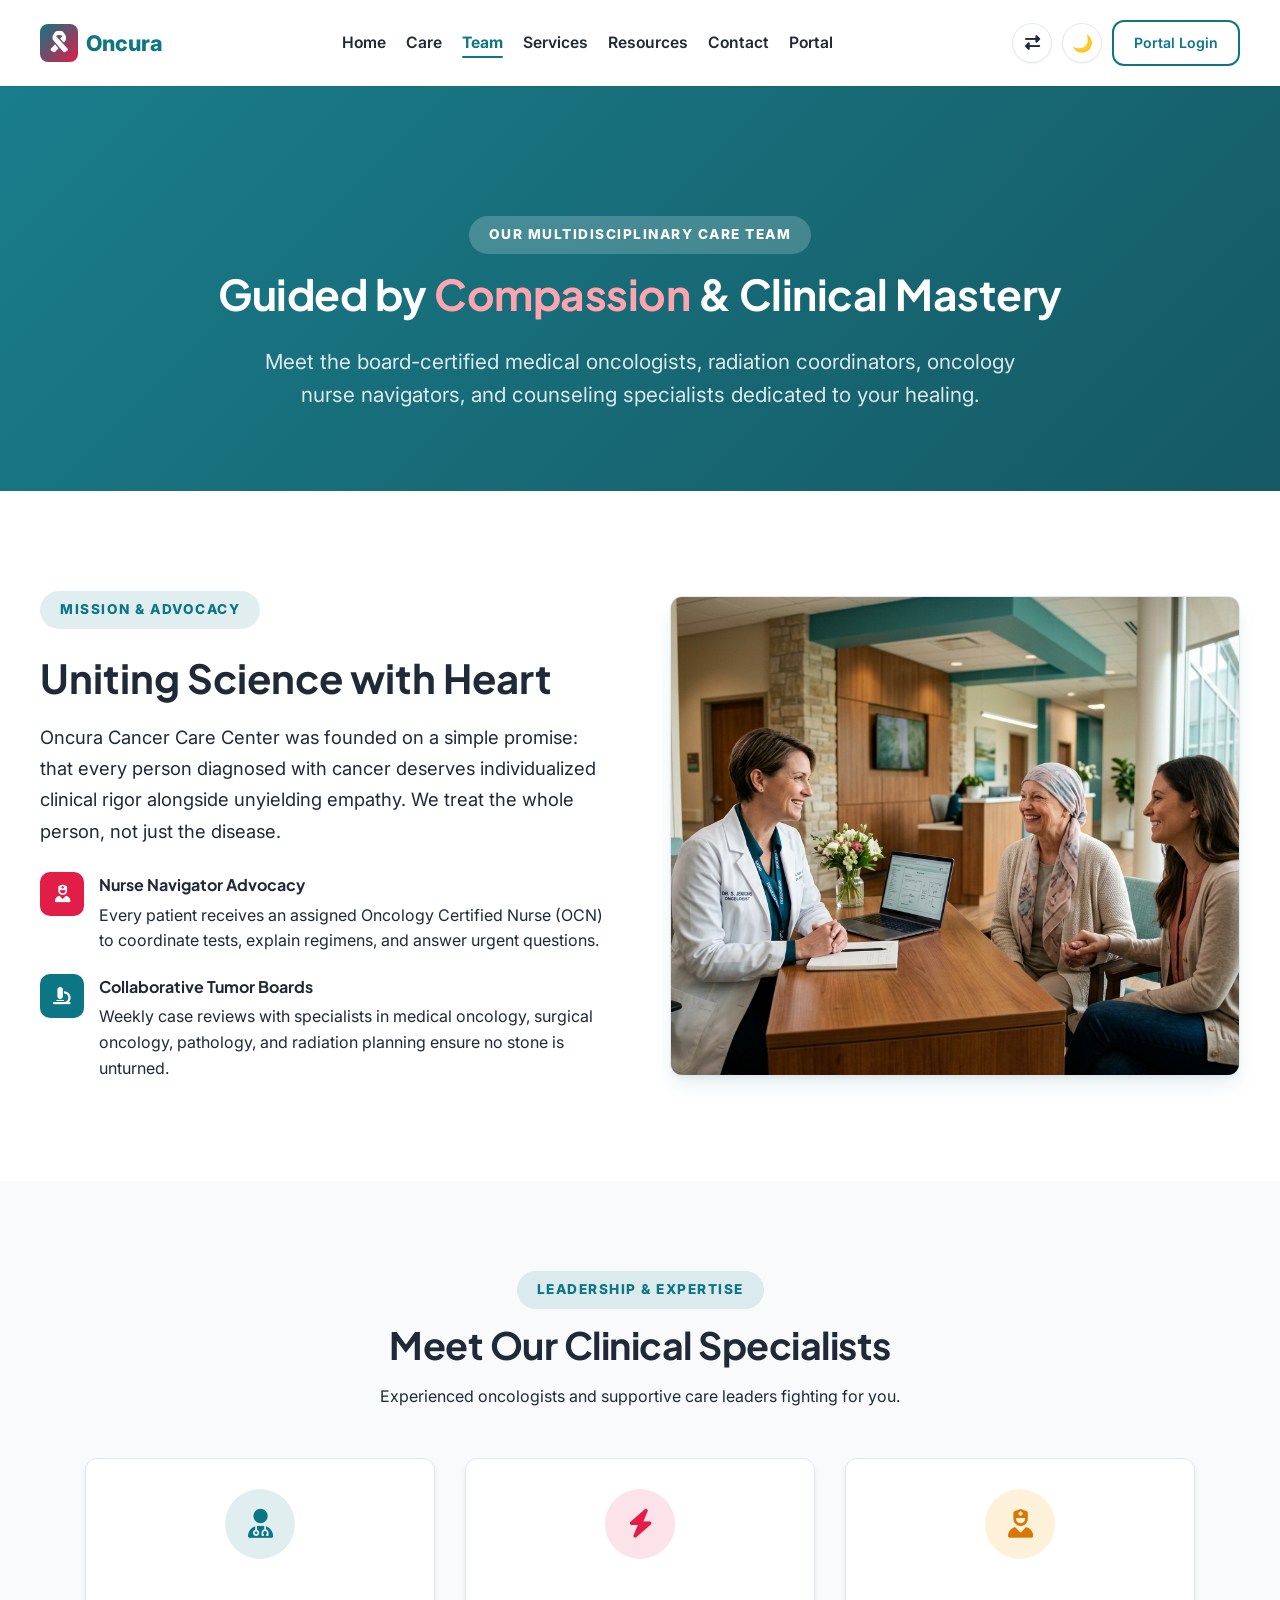
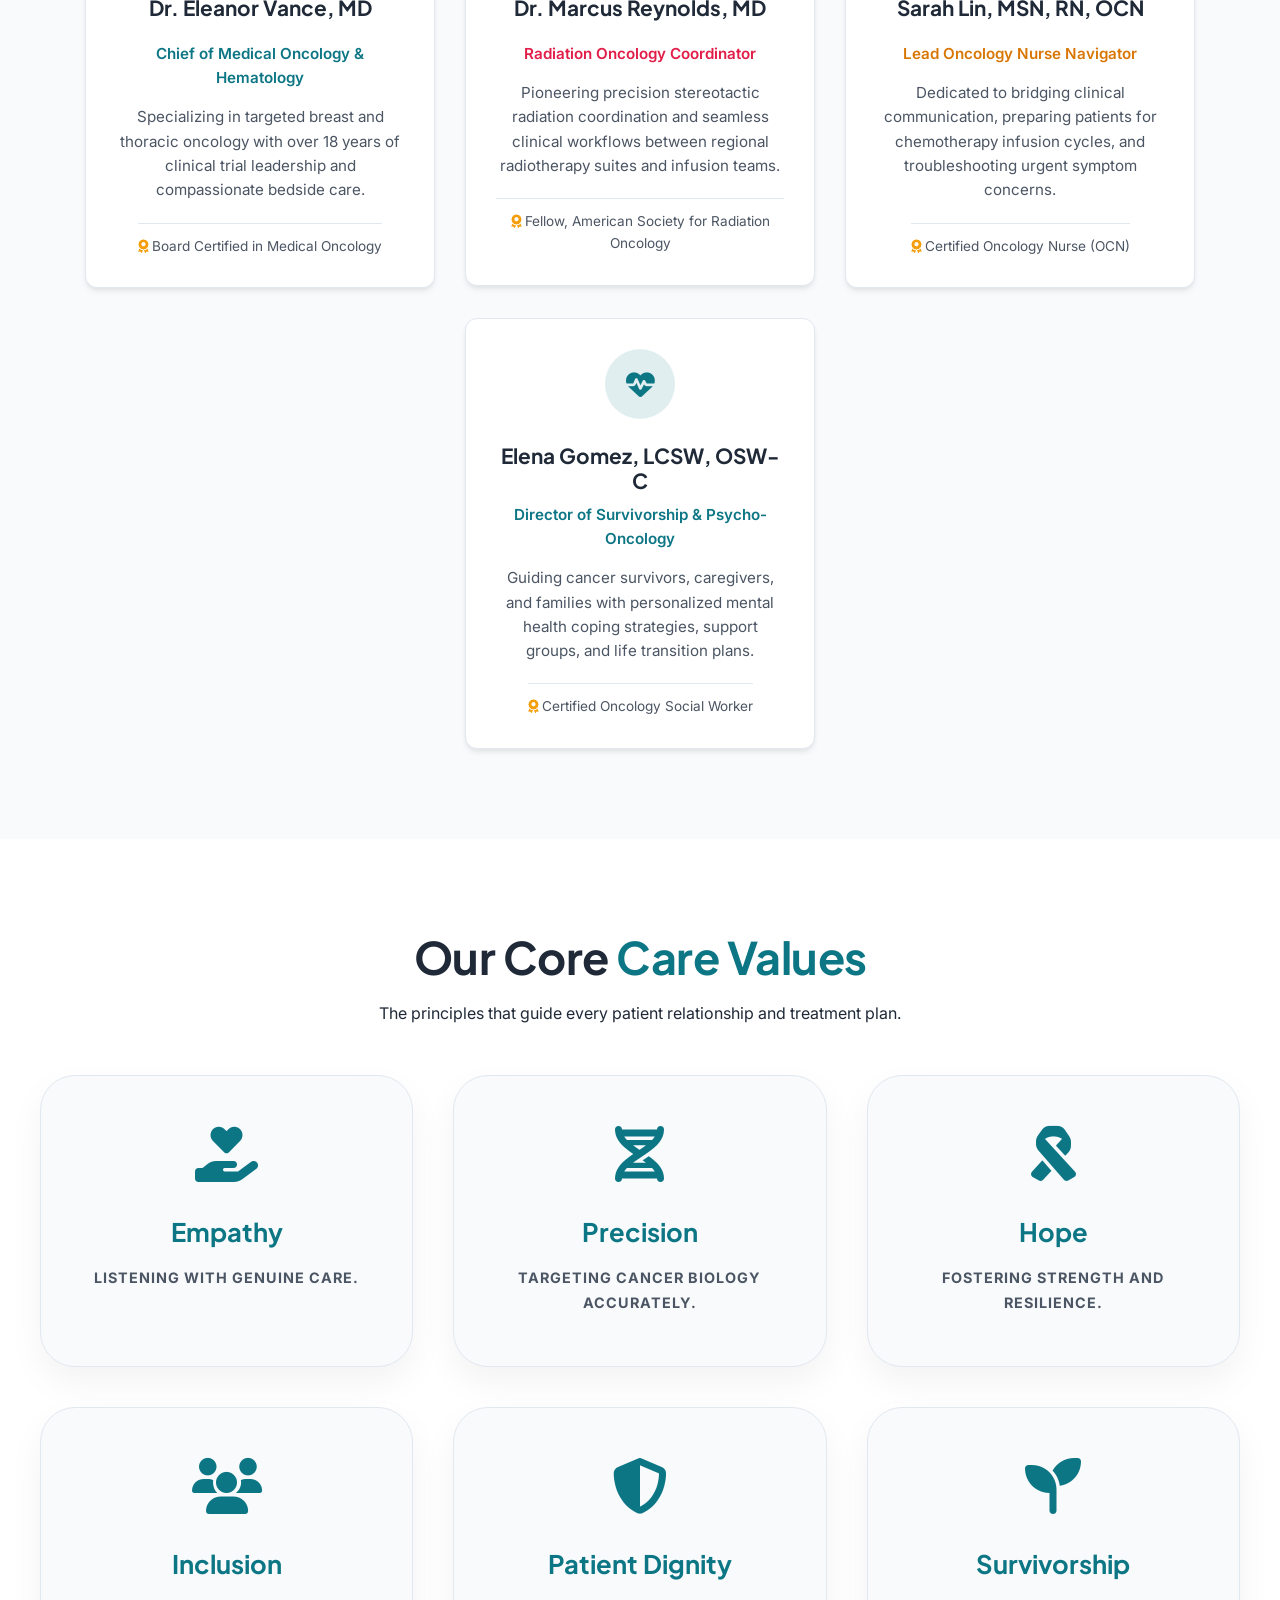
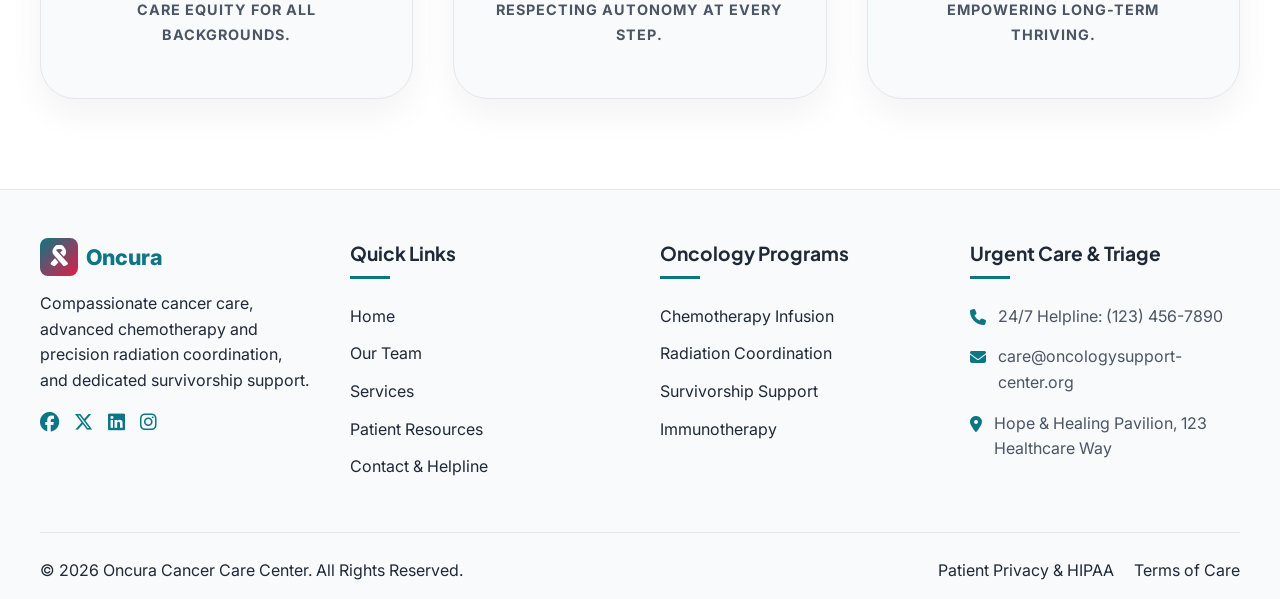
==== commit 052688d4: "Update website features, responsive layouts, dashboard enhancements, and brand favicon" ====
--- a/about.html
+++ b/about.html
@@ -15,7 +15,9 @@
     <link rel="stylesheet" href="https://cdnjs.cloudflare.com/ajax/libs/font-awesome/6.5.1/css/all.min.css">
     <!-- Custom CSS -->
     <link rel="stylesheet" href="css/style.css">
+    <link rel="icon" type="image/svg+xml" href="img/favicon.svg">
     <link rel="icon" type="image/png" href="img/favicon.png">
+    <link rel="apple-touch-icon" href="img/favicon.png">
 </head>
 
 <body>
@@ -40,6 +42,15 @@
         <a href="blog.html" class="mobile-link">Resources</a>
         <a href="contact.html" class="mobile-link">Contact</a>
         <a href="dashboard.html" class="mobile-link">Portal</a>
+        <div class="drawer-portal-login-wrapper">
+            <a href="login.html" class="btn btn-outline drawer-portal-btn">Portal Login</a>
+        </div>
+        <div class="drawer-actions">
+            <button type="button" id="mobile-rtl-toggle" class="toggle-btn" title="Switch Language Direction" aria-label="Switch Language Direction">
+                <i class="fa-solid fa-right-left"></i>
+            </button>
+            <button type="button" id="mobile-theme-toggle" class="toggle-btn" title="Toggle theme" aria-label="Toggle theme">🌙</button>
+        </div>
     </div>
 
     <!-- Navigation -->
@@ -72,7 +83,7 @@
             <span class="service-content-badge" style="background: rgba(255, 255, 255, 0.2); color: white; display: inline-block; margin-bottom: 15px;">
                 OUR MULTIDISCIPLINARY CARE TEAM
             </span>
-            <h1 style="font-size: 3.5rem; line-height: 1.1; margin-top: 15px; color: white;">
+            <h1 class="inner-hero-title">
                 Guided by <span style="color: var(--secondary-light);">Compassion</span> & Clinical Mastery
             </h1>
             <p style="font-size: 1.3rem; max-width: 800px; margin: 25px auto 0; color: rgba(255, 255, 255, 0.9);">
@@ -97,7 +108,7 @@
                         <div style="display: flex; gap: 15px; align-items: flex-start;">
                             <div
                                 style="width: 44px; height: 44px; background: var(--secondary); color: white; border-radius: 10px; display: flex; align-items: center; justify-content: center; flex-shrink: 0; font-size: 1.1rem;">
-                                <i class="fa-solid fa-hands-holding-heart"></i>
+                                <i class="fa-solid fa-user-nurse"></i>
                             </div>
                             <div>
                                 <h4 style="margin-bottom: 5px;">Nurse Navigator Advocacy</h4>
@@ -132,7 +143,7 @@
                 <p class="text-muted">Experienced oncologists and supportive care leaders fighting for you.</p>
             </div>
 
-            <div style="display: grid; grid-template-columns: repeat(auto-fit, minmax(280px, 1fr)); gap: 30px; text-align: left;">
+            <div class="specialists-grid" style="text-align: left;">
                 
                 <!-- Doctor 1 -->
                 <div class="card" style="background: var(--bg-card); padding: 30px; border-radius: var(--border-radius); border: 1px solid var(--border-color); box-shadow: var(--shadow-md);">
@@ -254,7 +265,7 @@
                     </p>
                     <div class="footer-social">
                         <a href="#"><i class="fa-brands fa-facebook"></i></a>
-                        <a href="#"><i class="fa-brands fa-twitter"></i></a>
+                        <a href="#"><i class="fa-brands fa-x-twitter"></i></a>
                         <a href="#"><i class="fa-brands fa-linkedin"></i></a>
                         <a href="#"><i class="fa-brands fa-instagram"></i></a>
                     </div>
--- a/css/style.css
+++ b/css/style.css
@@ -148,16 +148,36 @@
 .section-header {
     text-align: center;
     margin-bottom: var(--sp-2xl);
+    max-width: 820px;
+    margin-left: auto;
+    margin-right: auto;
 }
 
 .section-header h2 {
-    font-size: 2.5rem;
+    font-size: 2.35rem;
+    line-height: 1.25;
     margin-bottom: var(--sp-md);
-}
-
-@media (min-width: 768px) {
+    letter-spacing: -0.5px;
+}
+
+@media (max-width: 1024px) {
     .section-header h2 {
-        font-size: 3rem;
+        font-size: 2rem;
+        line-height: 1.25;
+    }
+}
+
+@media (max-width: 768px) {
+    .section-header h2 {
+        font-size: 1.7rem;
+        line-height: 1.3;
+    }
+}
+
+@media (max-width: 480px) {
+    .section-header h2 {
+        font-size: 1.5rem;
+        line-height: 1.3;
     }
 }
 
@@ -235,18 +255,138 @@
     }
 }
 
+/* Home 1 Ready CTA Box */
+.ready-cta-box {
+    background: linear-gradient(135deg, var(--primary), var(--secondary));
+    border-radius: 20px;
+    padding: 50px 40px;
+    color: white;
+    text-align: center;
+    box-shadow: var(--shadow-lg);
+}
+
+.ready-cta-box h2 {
+    font-size: 2.25rem;
+    line-height: 1.25;
+    margin-bottom: 1rem;
+    color: white;
+    letter-spacing: -0.5px;
+}
+
+.ready-cta-box p {
+    font-size: 1.15rem;
+    opacity: 0.95;
+    margin-bottom: 2rem;
+    max-width: 700px;
+    margin-left: auto;
+    margin-right: auto;
+    color: white;
+    line-height: 1.55;
+}
+
+.ready-cta-actions {
+    display: flex;
+    flex-wrap: wrap;
+    gap: 15px;
+    justify-content: center;
+    align-items: center;
+}
+
+.ready-btn-portal {
+    background: white !important;
+    color: var(--primary) !important;
+    padding: 14px 36px;
+    font-weight: 700;
+    border-radius: var(--border-radius);
+    transition: var(--transition);
+}
+
+.ready-btn-portal:hover {
+    background: #f8fafc !important;
+    transform: translateY(-2px);
+    box-shadow: 0 6px 16px rgba(0, 0, 0, 0.15);
+}
+
+.ready-btn-helpline {
+    border: 2px solid white !important;
+    color: white !important;
+    background: transparent !important;
+    padding: 13px 30px;
+    font-weight: 600;
+    border-radius: var(--border-radius);
+    display: inline-flex;
+    align-items: center;
+    gap: 8px;
+    transition: var(--transition);
+}
+
+.ready-btn-helpline:hover {
+    background: rgba(255, 255, 255, 0.15) !important;
+    transform: translateY(-2px);
+}
+
 @media (max-width: 768px) {
-    #home1-ready .ready-cta-actions .btn {
+    .ready-cta-box {
+        padding: 35px 22px;
+        border-radius: 18px;
+    }
+
+    .ready-cta-box h2 {
+        font-size: 1.65rem;
+        line-height: 1.3;
+        margin-bottom: 0.75rem;
+    }
+
+    .ready-cta-box p {
+        font-size: 0.95rem;
+        line-height: 1.5;
+        margin-bottom: 1.5rem;
+    }
+
+    .ready-cta-actions {
+        flex-direction: column;
+        align-items: center;
+        gap: 12px;
         width: 100%;
-        max-width: 260px;
-        padding: 12px 22px !important;
-        font-size: 0.95rem;
-    }
-
-    #home1-ready .ready-cta-actions .btn-outline {
-        white-space: normal;
+    }
+
+    .ready-cta-actions .btn {
+        width: 100%;
+        max-width: 280px;
+        padding: 12px 20px !important;
+        font-size: 0.92rem;
+        display: inline-flex;
+        align-items: center;
+        justify-content: center;
         text-align: center;
-        line-height: 1.2;
+    }
+}
+
+@media (max-width: 480px) {
+    .ready-cta-box {
+        padding: 28px 16px;
+        border-radius: 16px;
+    }
+
+    .ready-cta-box h2 {
+        font-size: 1.35rem;
+        line-height: 1.35;
+        margin-bottom: 0.65rem;
+        letter-spacing: -0.3px;
+    }
+
+    .ready-cta-box p {
+        font-size: 0.88rem;
+        line-height: 1.45;
+        margin-bottom: 1.25rem;
+        padding: 0 4px;
+    }
+
+    .ready-cta-actions .btn {
+        max-width: 100%;
+        width: 100%;
+        padding: 12px 16px !important;
+        font-size: 0.88rem;
     }
 }
 
@@ -556,11 +696,31 @@
     padding-left: 27px;
 }
 
-.mobile-drawer>.drawer-item {
-    display: flex;
-    align-items: center;
-    gap: 10px;
-    cursor: pointer;
+.drawer-portal-login-wrapper {
+    padding: 16px 30px 6px;
+    width: 100%;
+}
+
+.drawer-portal-btn {
+    display: flex !important;
+    align-items: center;
+    justify-content: center;
+    width: 100%;
+    padding: 11px 20px !important;
+    font-weight: 700;
+    font-size: 0.95rem;
+    text-align: center;
+    border-radius: 12px;
+    text-decoration: none !important;
+}
+
+.drawer-actions {
+    display: flex;
+    align-items: center;
+    gap: 12px;
+    padding: 18px 30px 20px;
+    border-top: 1px solid var(--border-color);
+    margin-top: 8px;
 }
 
 .drawer-overlay {
@@ -1278,7 +1438,7 @@
 }
 
 [dir="rtl"] .nav-actions {
-    flex-direction: row-reverse;
+    /* removed flex-direction: row-reverse to allow natural RTL flow */
 }
 
 [dir="rtl"] .nav-menu {
@@ -1292,6 +1452,29 @@
 [dir="rtl"] .footer-col h4::after {
     left: auto;
     right: 0;
+}
+
+[dir="rtl"] .footer-col {
+    text-align: right !important;
+}
+
+[dir="rtl"] .footer-col .logo,
+[dir="rtl"] .footer-social {
+    display: inline-flex;
+    flex-direction: row-reverse;
+}
+
+/* Specialists Grid */
+.specialists-grid {
+    display: flex;
+    flex-wrap: wrap;
+    justify-content: center;
+    gap: 30px;
+}
+
+.specialists-grid .card {
+    flex: 1 1 280px;
+    max-width: 350px;
 }
 
 /* --- NEW UNIQUE SECTIONS --- */
@@ -1348,8 +1531,31 @@
 }
 
 .tracking-content h2 {
-    font-size: 3rem;
+    font-size: 2.35rem;
+    line-height: 1.25;
     margin-bottom: 20px;
+    letter-spacing: -0.5px;
+}
+
+@media (max-width: 1024px) {
+    .tracking-content h2 {
+        font-size: 2rem;
+        line-height: 1.25;
+    }
+}
+
+@media (max-width: 768px) {
+    .tracking-content h2 {
+        font-size: 1.7rem;
+        line-height: 1.3;
+    }
+}
+
+@media (max-width: 480px) {
+    .tracking-content h2 {
+        font-size: 1.5rem;
+        line-height: 1.3;
+    }
 }
 
 .tracking-feature-list {
@@ -1449,6 +1655,72 @@
     position: relative;
     padding: 120px 0;
     overflow: hidden;
+}
+
+/* Care Page Feature Sections */
+.care-feature-grid {
+    display: grid;
+    grid-template-columns: 1.1fr 0.9fr;
+    gap: 60px;
+    align-items: center;
+}
+
+.care-feature-visual {
+    order: 2;
+    border-radius: var(--border-radius);
+    overflow: hidden;
+    box-shadow: var(--shadow-lg);
+    width: 100%;
+}
+
+.care-feature-visual img {
+    width: 100%;
+    height: auto;
+    display: block;
+    object-fit: cover;
+    border-radius: var(--border-radius);
+}
+
+.care-feature-content {
+    order: 1;
+}
+
+.care-feature-content h2 {
+    font-size: 2.35rem;
+    line-height: 1.25;
+    margin-bottom: 1.25rem;
+    letter-spacing: -0.5px;
+}
+
+@media (max-width: 991px) {
+    .care-feature-grid {
+        grid-template-columns: 1fr !important;
+        gap: 40px;
+    }
+
+    .care-feature-visual {
+        order: 1 !important;
+        max-width: 600px;
+        margin: 0 auto;
+    }
+
+    .care-feature-content {
+        order: 2 !important;
+        width: 100%;
+    }
+
+    .care-feature-content h2 {
+        font-size: 1.75rem;
+        line-height: 1.3;
+        margin-bottom: 1rem;
+    }
+}
+
+@media (max-width: 480px) {
+    .care-feature-content h2 {
+        font-size: 1.45rem;
+        line-height: 1.35;
+    }
 }
 
 .sanctuary-grid {
@@ -1632,94 +1904,124 @@
 
 /* --- SERVICES PAGE REFINEMENTS --- */
 
-/* 1. Services Hero with Background */
+/* --- INNER PAGES HERO (SERVICES, ABOUT, BLOG, CONTACT) --- */
+
+/* 1. Services Hero & About Hero */
 .services-hero {
     position: relative;
     background: linear-gradient(rgba(var(--primary-rgb), 0.8), rgba(var(--primary-rgb), 0.85)), url('../img/hero_services.png');
     background-size: cover;
     background-position: center;
     background-attachment: fixed;
-    padding: 150px 0;
+    padding: 120px 0 75px;
     text-align: center;
     color: white;
     overflow: hidden;
 }
 
-.services-hero h1 {
-    font-size: 4rem;
-    margin-bottom: 24px;
+.services-hero h1,
+.about-hero h1,
+.inner-hero-title {
+    font-size: 2.65rem;
+    line-height: 1.2;
+    margin-bottom: 20px;
+    color: white;
+    letter-spacing: -0.5px;
     animation: slideDownHero 1s cubic-bezier(0.165, 0.84, 0.44, 1) forwards;
-}
-
-.services-hero p {
-    font-size: 1.4rem;
+    word-break: normal;
+    overflow-wrap: break-word;
+}
+
+.services-hero p,
+.about-hero p {
+    font-size: 1.15rem;
+    line-height: 1.6;
     max-width: 800px;
     margin: 0 auto;
-    opacity: 0;
+    opacity: 0.92;
     animation: fadeInHero 1s ease-out 0.5s forwards;
 }
 
-@media (max-width: 767.98px) {
-    .about-hero h1 {
-        font-size: 2.8rem !important;
-        line-height: 1.1 !important;
-        overflow-wrap: anywhere;
-    }
-
-    .about-hero p {
-        font-size: 1.1rem !important;
-        padding: 0 10px;
-    }
-
-    .services-hero {
+@media (max-width: 1024px) {
+    .services-hero h1,
+    .about-hero h1,
+    .inner-hero-title {
+        font-size: 2.15rem;
+        line-height: 1.25;
+    }
+}
+
+@media (max-width: 768px) {
+    .services-hero,
+    .about-hero {
         text-align: center;
-        padding: 80px 0;
+        padding: 80px 0 60px;
         background-attachment: scroll;
     }
 
-    .services-hero h1 {
-        font-size: 2.2rem;
-        line-height: 1.2;
-        overflow-wrap: normal;
+    .services-hero h1,
+    .about-hero h1,
+    .inner-hero-title {
+        font-size: 1.85rem !important;
+        line-height: 1.28 !important;
+        overflow-wrap: break-word;
         word-break: normal;
         hyphens: none;
         text-align: center;
     }
 
-    .services-hero p {
-        font-size: 1.1rem;
+    .services-hero p,
+    .about-hero p {
+        font-size: 1.02rem !important;
+        line-height: 1.55;
         padding: 0 15px;
         text-align: center;
         margin: 0 auto;
     }
-
-    .service-item-v2 {
+}
+
+@media (max-width: 480px) {
+    .services-hero h1,
+    .about-hero h1,
+    .inner-hero-title {
+        font-size: 1.55rem !important;
+        line-height: 1.32 !important;
+    }
+
+    .services-hero p,
+    .about-hero p {
+        font-size: 0.92rem !important;
+    }
+}
+
+/* Service Action Buttons */
+.service-action-buttons {
+    display: flex;
+    flex-wrap: wrap;
+    gap: 15px;
+    margin-top: 30px;
+    align-items: center;
+}
+
+@media (max-width: 768px) {
+    .service-action-buttons {
+        display: flex;
+        flex-direction: column;
+        width: 100%;
+        gap: 12px;
+        margin-top: 25px;
+    }
+
+    .service-action-buttons .btn {
+        width: 100%;
+        display: flex;
+        align-items: center;
         justify-content: center;
-    }
-
-    .service-item-v2 a.btn {
-        display: block;
-        width: fit-content;
-        margin-left: auto;
-        margin-right: auto;
-    }
-
-    .service-item-v2 .service-image-mask {
-        margin-left: auto;
-        margin-right: auto;
-    }
-
-    .featured-story-content {
-        padding: 36px 22px;
-    }
-
-    .featured-story-content h2 {
-        font-size: 2rem !important;
-        line-height: 1.15 !important;
-        overflow-wrap: normal;
-        word-break: normal;
-        hyphens: none;
-    }
+        text-align: center;
+        padding: 13px 20px;
+        font-size: 0.95rem;
+    }
+
 }
 
 @keyframes slideDownHero {
@@ -1740,30 +2042,159 @@
     }
 }
 
-/* 2. Service Item Reveal Animations */
+/* 2. Service Item Reveal Animations & Layout */
 .service-item-v2 {
-    margin-bottom: 120px;
+    display: grid;
+    grid-template-columns: 1.15fr 0.85fr;
+    gap: 60px;
+    align-items: center;
+    margin-bottom: 90px;
+}
+
+.service-item-v2:nth-child(even) {
+    grid-template-columns: 0.85fr 1.15fr;
+}
+
+.service-item-v2:nth-child(even) .service-content-col {
+    order: 2;
+}
+
+.service-item-v2:nth-child(even) .service-image-col {
+    order: 1;
+}
+
+.service-content-col {
+    display: flex;
+    flex-direction: column;
+}
+
+.service-image-col {
+    width: 100%;
 }
 
 .service-image-mask {
-    border-radius: 40px;
-    box-shadow: 0 40px 80px -20px rgba(0, 0, 0, 0.2);
+    border-radius: 36px;
+    box-shadow: 0 30px 60px -15px rgba(0, 0, 0, 0.25);
     overflow: hidden;
     position: relative;
     border: 1px solid var(--border-color);
     transition: transform 0.5s ease;
-    height: 450px;
+    width: 100%;
+    height: 440px;
+    background: var(--bg-card);
 }
 
 .service-image-mask img {
     width: 100%;
     height: 100%;
     object-fit: cover;
+    object-position: center;
+    display: block;
     transition: transform 1s cubic-bezier(0.165, 0.84, 0.44, 1);
 }
 
 .service-image-mask:hover img {
-    transform: scale(1.1);
+    transform: scale(1.05);
+}
+
+@media (max-width: 1024px) {
+    .service-item-v2 {
+        display: flex !important;
+        flex-direction: column !important;
+        gap: 35px !important;
+        margin-bottom: 70px !important;
+    }
+
+    .service-item-v2 .service-image-col {
+        order: 1 !important;
+        width: 100% !important;
+        max-width: 100% !important;
+    }
+
+    .service-item-v2 .service-content-col {
+        order: 2 !important;
+        width: 100% !important;
+    }
+
+    .service-image-mask {
+        width: 100% !important;
+        height: 380px !important;
+        border-radius: 24px !important;
+    }
+
+    .service-image-mask img {
+        width: 100% !important;
+        height: 100% !important;
+        object-fit: cover !important;
+        object-position: center !important;
+        display: block !important;
+    }
+}
+
+@media (max-width: 768px) {
+    .service-item-v2 {
+        display: flex !important;
+        flex-direction: column !important;
+        gap: 28px !important;
+        margin-bottom: 55px !important;
+    }
+
+    .service-item-v2 .service-image-col {
+        order: 1 !important;
+        width: 100% !important;
+    }
+
+    .service-item-v2 .service-content-col {
+        order: 2 !important;
+        width: 100% !important;
+    }
+
+    .service-image-mask {
+        width: 100% !important;
+        height: 320px !important;
+        border-radius: 20px !important;
+    }
+
+    .service-image-mask img {
+        width: 100% !important;
+        height: 100% !important;
+        object-fit: cover !important;
+        object-position: center !important;
+        display: block !important;
+    }
+}
+
+@media (max-width: 480px) {
+    .service-item-v2 {
+        display: flex !important;
+        flex-direction: column !important;
+        gap: 22px !important;
+        margin-bottom: 45px !important;
+    }
+
+    .service-item-v2 .service-image-col {
+        order: 1 !important;
+        width: 100% !important;
+    }
+
+    .service-item-v2 .service-content-col {
+        order: 2 !important;
+        width: 100% !important;
+    }
+
+    .service-image-mask {
+        width: 100% !important;
+        height: 240px !important;
+        border-radius: 16px !important;
+    }
+
+    .service-image-mask img {
+        width: 100% !important;
+        height: 100% !important;
+        object-fit: cover !important;
+        object-position: center !important;
+        display: block !important;
+    }
 }
 
 .service-content-badge {
@@ -1850,39 +2281,38 @@
 /* 1. Featured Monthly Story Section */
 .featured-story-section {
     background-color: var(--bg-white);
-    padding: 100px 0;
+    padding: 80px 0;
     overflow: hidden;
 }
 
 .featured-story-grid {
     display: grid;
-    grid-template-columns: 1fr 1.2fr;
+    grid-template-columns: 1fr 1.15fr;
     gap: 0;
-    border-radius: 40px;
+    border-radius: 36px;
     overflow: hidden;
     box-shadow: var(--shadow-lg);
     background: var(--bg-card);
+    border: 1px solid var(--border-color);
     transform: scale(0.95);
     opacity: 0;
     animation: zoomReveal 1s cubic-bezier(0.165, 0.84, 0.44, 1) forwards;
 }
 
-@media (max-width: 991px) {
-    .featured-story-grid {
-        grid-template-columns: 1fr;
-    }
-}
-
 .featured-story-image {
     position: relative;
+    width: 100%;
     height: 100%;
-    min-height: 400px;
+    min-height: 420px;
+    overflow: hidden;
 }
 
 .featured-story-image img {
     width: 100%;
     height: 100%;
     object-fit: cover;
+    object-position: center;
+    display: block;
     transition: transform 1.5s ease;
 }
 
@@ -1891,7 +2321,7 @@
 }
 
 .featured-story-content {
-    padding: 60px;
+    padding: 50px 45px;
     display: flex;
     flex-direction: column;
     justify-content: center;
@@ -1900,30 +2330,155 @@
 }
 
 .featured-story-label {
-    background: var(--accent);
-    color: white;
-    padding: 8px 20px;
+    background: rgba(225, 29, 72, 0.12);
+    color: var(--secondary);
+    padding: 6px 16px;
     border-radius: 30px;
     font-weight: 800;
-    font-size: 0.8rem;
+    font-size: 0.85rem;
     text-transform: uppercase;
-    letter-spacing: 2px;
+    letter-spacing: 1.5px;
     width: fit-content;
-    margin-bottom: 25px;
-    animation: pulseLabel 3s infinite;
-}
-
-@keyframes pulseLabel {
-    0% {
-        box-shadow: 0 0 0 0 rgba(251, 146, 60, 0.4);
-    }
-
-    70% {
-        box-shadow: 0 0 0 15px rgba(251, 146, 60, 0);
-    }
-
-    100% {
-        box-shadow: 0 0 0 0 rgba(251, 146, 60, 0);
+    margin-bottom: 20px;
+    display: inline-block;
+}
+
+@media (max-width: 1024px) {
+    .featured-story-section {
+        padding: 60px 0;
+    }
+
+    .featured-story-grid {
+        display: flex !important;
+        flex-direction: column !important;
+        width: 100% !important;
+        border-radius: 28px !important;
+    }
+
+    .featured-story-image {
+        order: 1 !important;
+        width: 100% !important;
+        height: 350px !important;
+        min-height: auto !important;
+    }
+
+    .featured-story-image img {
+        width: 100% !important;
+        height: 100% !important;
+        object-fit: cover !important;
+        object-position: center !important;
+        display: block !important;
+    }
+
+    .featured-story-content {
+        order: 2 !important;
+        padding: 40px 32px !important;
+        width: 100% !important;
+    }
+}
+
+@media (max-width: 768px) {
+    .featured-story-section {
+        padding: 45px 0;
+    }
+
+    .featured-story-grid {
+        display: flex !important;
+        flex-direction: column !important;
+        width: 100% !important;
+        border-radius: 24px !important;
+        margin: 0 auto;
+    }
+
+    .featured-story-image {
+        order: 1 !important;
+        width: 100% !important;
+        height: 280px !important;
+        min-height: auto !important;
+    }
+
+    .featured-story-image img {
+        width: 100% !important;
+        height: 100% !important;
+        object-fit: cover !important;
+        object-position: center !important;
+        display: block !important;
+    }
+
+    .featured-story-content {
+        order: 2 !important;
+        padding: 32px 24px !important;
+        width: 100% !important;
+    }
+
+    .featured-story-content h2 {
+        font-size: 1.8rem !important;
+        line-height: 1.25 !important;
+        margin-bottom: 16px !important;
+        overflow-wrap: break-word;
+    }
+
+    .featured-story-content p {
+        font-size: 1rem !important;
+        line-height: 1.6 !important;
+        margin-bottom: 20px !important;
+    }
+
+    .featured-story-content .btn {
+        width: 100%;
+        display: flex;
+        align-items: center;
+        justify-content: center;
+        text-align: center;
+        padding: 13px 20px;
+    }
+}
+
+@media (max-width: 480px) {
+    .featured-story-section {
+        padding: 30px 0;
+    }
+
+    .featured-story-grid {
+        display: flex !important;
+        flex-direction: column !important;
+        width: 100% !important;
+        border-radius: 20px !important;
+        margin: 0 auto;
+    }
+
+    .featured-story-image {
+        order: 1 !important;
+        width: 100% !important;
+        height: 220px !important;
+        min-height: auto !important;
+    }
+
+    .featured-story-image img {
+        width: 100% !important;
+        height: 100% !important;
+        object-fit: cover !important;
+        object-position: center !important;
+        display: block !important;
+    }
+
+    .featured-story-content {
+        order: 2 !important;
+        padding: 24px 18px !important;
+        width: 100% !important;
+    }
+
+    .featured-story-content h2 {
+        font-size: 1.45rem !important;
+        line-height: 1.3 !important;
+        margin-bottom: 14px !important;
+        overflow-wrap: break-word;
+    }
+
+    .featured-story-content p {
+        font-size: 0.92rem !important;
+        line-height: 1.55 !important;
+        margin-bottom: 18px !important;
     }
 }
 
@@ -2048,7 +2603,7 @@
     }
 }
 
-/* --- BLOG PAGE HERO & CATEGORIES --- */
+/* --- BLOG PAGE HERO & CONTACT PAGE HERO --- */
 
 /* 1. Blog Hero with Background */
 .blog-hero-v2 {
@@ -2057,24 +2612,26 @@
     background-size: cover;
     background-position: center;
     background-attachment: fixed;
-    padding: 150px 0;
+    padding: 120px 0 75px;
     text-align: center;
     color: white;
 }
 
 .blog-hero-v2 h1 {
-    font-size: 4rem;
-    margin-bottom: 24px;
+    font-size: 2.65rem;
+    line-height: 1.2;
+    margin-bottom: 20px;
+    letter-spacing: -0.5px;
     animation: revealHeroText 1.2s cubic-bezier(0.16, 1, 0.3, 1) forwards;
 }
 
 .blog-hero-v2 p {
-    font-size: 1.45rem;
+    font-size: 1.15rem;
+    line-height: 1.6;
     max-width: 800px;
     margin: 0 auto;
-    opacity: 0.9;
+    opacity: 0.92;
     animation: fadeInLite 1s ease-out 0.4s forwards;
-    opacity: 0;
 }
 
 /* 2. Contact Hero with Unique Background */
@@ -2084,23 +2641,68 @@
     background-size: cover;
     background-position: center;
     background-attachment: fixed;
-    padding: 150px 0;
+    padding: 120px 0 75px;
     text-align: center;
     color: white;
 }
 
 .contact-hero-v2 h1 {
-    font-size: 4rem;
-    margin-bottom: 24px;
+    font-size: 2.65rem;
+    line-height: 1.2;
+    margin-bottom: 20px;
+    letter-spacing: -0.5px;
     animation: revealHeroText 1.2s cubic-bezier(0.16, 1, 0.3, 1) forwards;
 }
 
 .contact-hero-v2 p {
-    font-size: 1.45rem;
+    font-size: 1.15rem;
+    line-height: 1.6;
     max-width: 800px;
     margin: 0 auto;
-    opacity: 0;
+    opacity: 0.92;
     animation: fadeInLite 1s ease-out 0.4s forwards;
+}
+
+@media (max-width: 1024px) {
+    .blog-hero-v2 h1,
+    .contact-hero-v2 h1 {
+        font-size: 2.15rem;
+        line-height: 1.25;
+    }
+}
+
+@media (max-width: 768px) {
+    .blog-hero-v2,
+    .contact-hero-v2 {
+        padding: 80px 0 60px;
+        background-attachment: scroll;
+    }
+
+    .blog-hero-v2 h1,
+    .contact-hero-v2 h1 {
+        font-size: 1.85rem !important;
+        line-height: 1.28 !important;
+    }
+
+    .blog-hero-v2 p,
+    .contact-hero-v2 p {
+        font-size: 1.02rem !important;
+        line-height: 1.55;
+        padding: 0 15px;
+    }
+}
+
+@media (max-width: 480px) {
+    .blog-hero-v2 h1,
+    .contact-hero-v2 h1 {
+        font-size: 1.55rem !important;
+        line-height: 1.32 !important;
+    }
+
+    .blog-hero-v2 p,
+    .contact-hero-v2 p {
+        font-size: 0.92rem !important;
+    }
 }
 
 
@@ -2194,6 +2796,10 @@
     font-size: 0.9rem;
     text-transform: uppercase;
     letter-spacing: 1px;
+}
+
+.category-card-v3:hover span {
+    color: #4B5563;
 }
 
 .category-badge-floating {
@@ -2342,4 +2948,149 @@
         right: auto;
         left: 20px;
     }
+}
+
+/* Care Journey Pathway Section (Home2) */
+.care-journey-grid {
+    display: grid;
+    grid-template-columns: repeat(4, 1fr);
+    gap: 25px;
+    margin-bottom: 40px;
+}
+
+.journey-card {
+    background: var(--bg-card);
+    border: 1px solid var(--border-color);
+    border-radius: 20px;
+    padding: 35px 25px 30px;
+    position: relative;
+    box-shadow: var(--shadow-sm);
+    transition: transform 0.3s ease, box-shadow 0.3s ease, border-color 0.3s ease;
+    display: flex;
+    flex-direction: column;
+    height: 100%;
+}
+
+.journey-card:hover {
+    transform: translateY(-8px);
+    box-shadow: var(--shadow-lg);
+    border-color: var(--primary);
+}
+
+.journey-step-badge {
+    position: absolute;
+    top: 20px;
+    right: 20px;
+    font-size: 1.4rem;
+    font-weight: 800;
+    color: var(--primary);
+    background: rgba(var(--primary-rgb), 0.12);
+    border: 1px solid rgba(var(--primary-rgb), 0.25);
+    padding: 3px 12px;
+    border-radius: 20px;
+    line-height: 1.2;
+    font-family: 'Plus Jakarta Sans', sans-serif;
+}
+
+[data-theme="dark"] .journey-step-badge {
+    color: #67e8f9;
+    background: rgba(103, 232, 249, 0.15);
+    border-color: rgba(103, 232, 249, 0.35);
+}
+
+[dir="rtl"] .journey-step-badge {
+    right: auto;
+    left: 20px;
+}
+
+.journey-icon-wrap {
+    width: 60px;
+    height: 60px;
+    border-radius: 16px;
+    display: flex;
+    align-items: center;
+    justify-content: center;
+    font-size: 1.6rem;
+    margin-bottom: 22px;
+}
+
+.journey-card h3 {
+    font-size: 1.25rem;
+    margin-bottom: 12px;
+    line-height: 1.35;
+}
+
+.journey-card p {
+    font-size: 0.95rem;
+    line-height: 1.6;
+    margin-bottom: 20px;
+    flex-grow: 1;
+}
+
+.journey-tag {
+    background: rgba(var(--primary-rgb), 0.08);
+    color: var(--primary);
+    padding: 6px 14px;
+    border-radius: 30px;
+    font-size: 0.8rem;
+    font-weight: 700;
+    display: inline-flex;
+    align-items: center;
+    gap: 6px;
+    width: fit-content;
+    margin-top: auto;
+}
+
+.care-pathway-banner {
+    background: var(--bg-card);
+    border: 1px solid var(--border-color);
+    border-radius: 20px;
+    padding: 30px 40px;
+    display: flex;
+    align-items: center;
+    justify-content: space-between;
+    gap: 25px;
+    box-shadow: var(--shadow-sm);
+    flex-wrap: wrap;
+}
+
+.pathway-banner-actions {
+    display: flex;
+    align-items: center;
+    gap: 15px;
+    flex-wrap: wrap;
+}
+
+@media (max-width: 1024px) {
+    .care-journey-grid {
+        grid-template-columns: repeat(2, 1fr);
+        gap: 20px;
+    }
+}
+
+@media (max-width: 768px) {
+    .care-journey-grid {
+        grid-template-columns: 1fr;
+        gap: 20px;
+    }
+
+    .care-pathway-banner {
+        flex-direction: column;
+        align-items: flex-start;
+        padding: 25px 20px;
+        gap: 20px;
+    }
+
+    .pathway-banner-actions {
+        width: 100%;
+        flex-direction: column;
+    }
+
+    .pathway-banner-actions .btn {
+        width: 100%;
+        display: flex;
+        align-items: center;
+        justify-content: center;
+        text-align: center;
+    }
 }
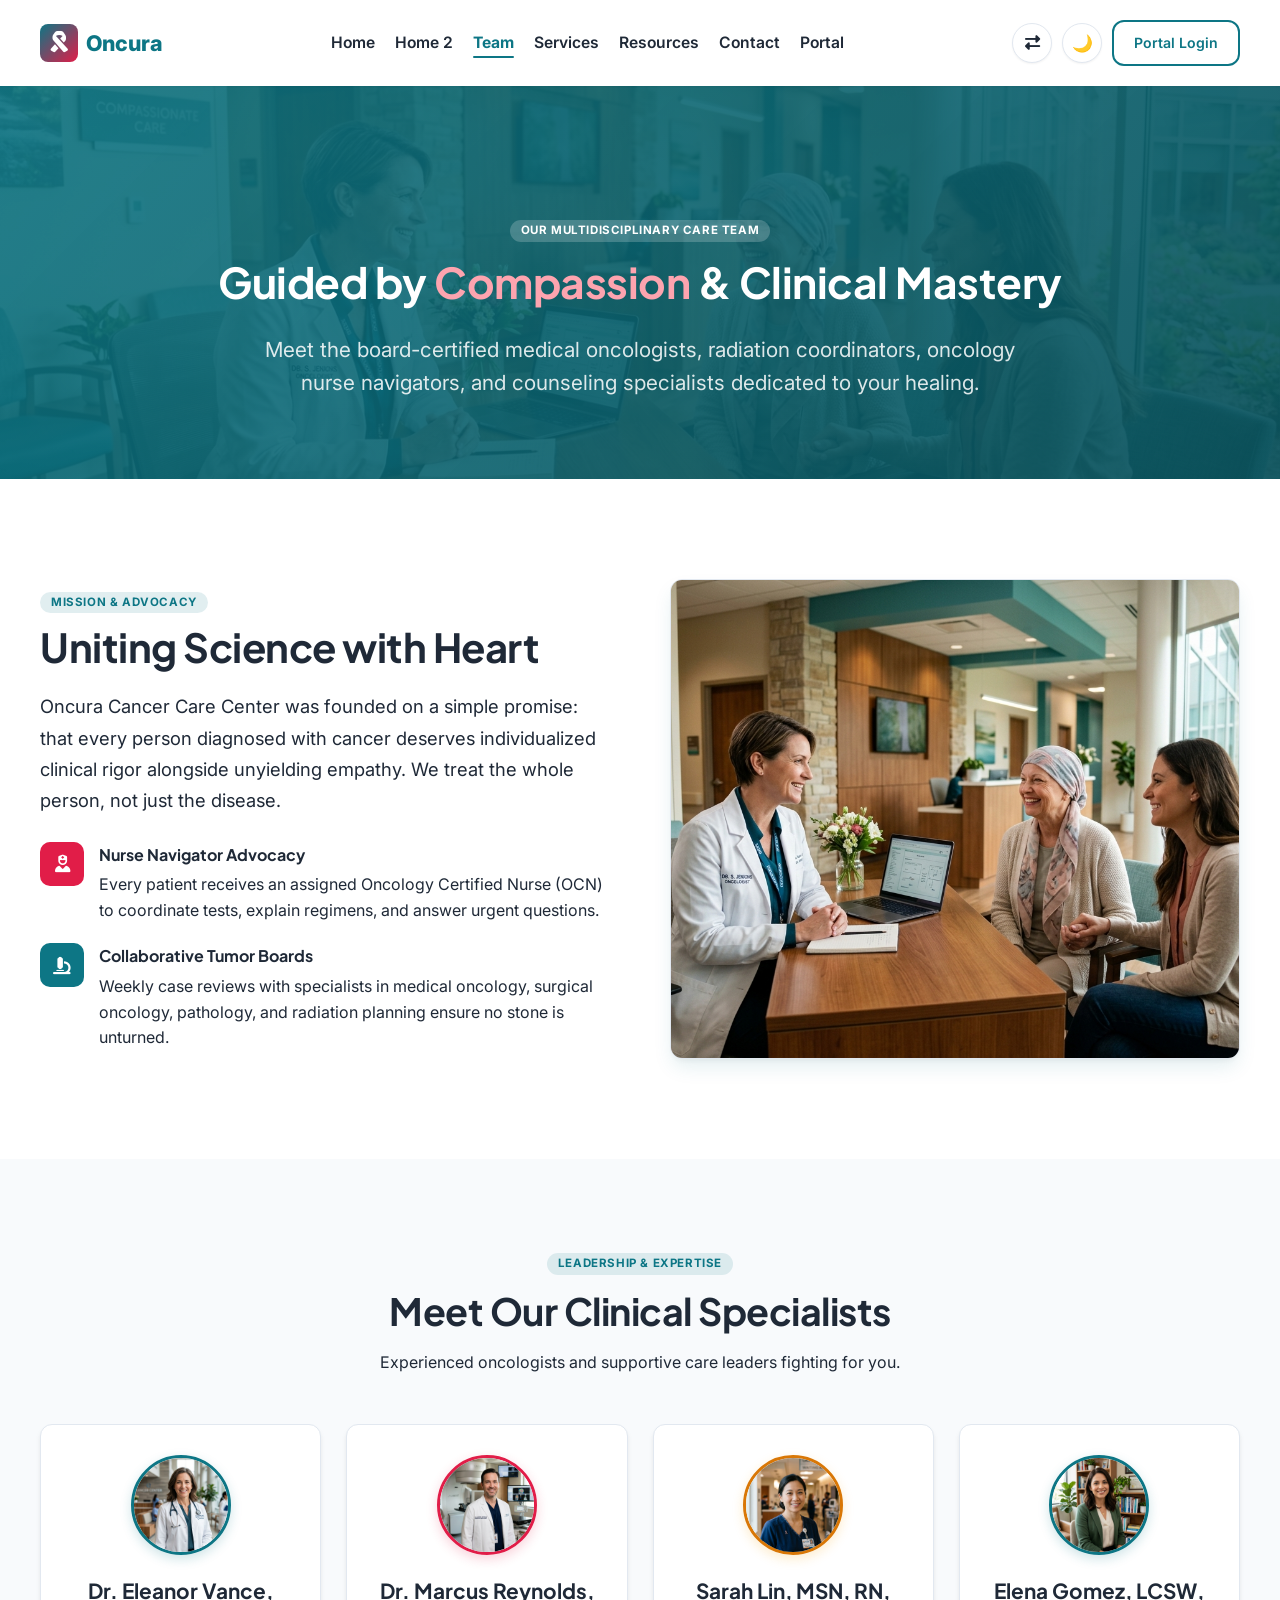
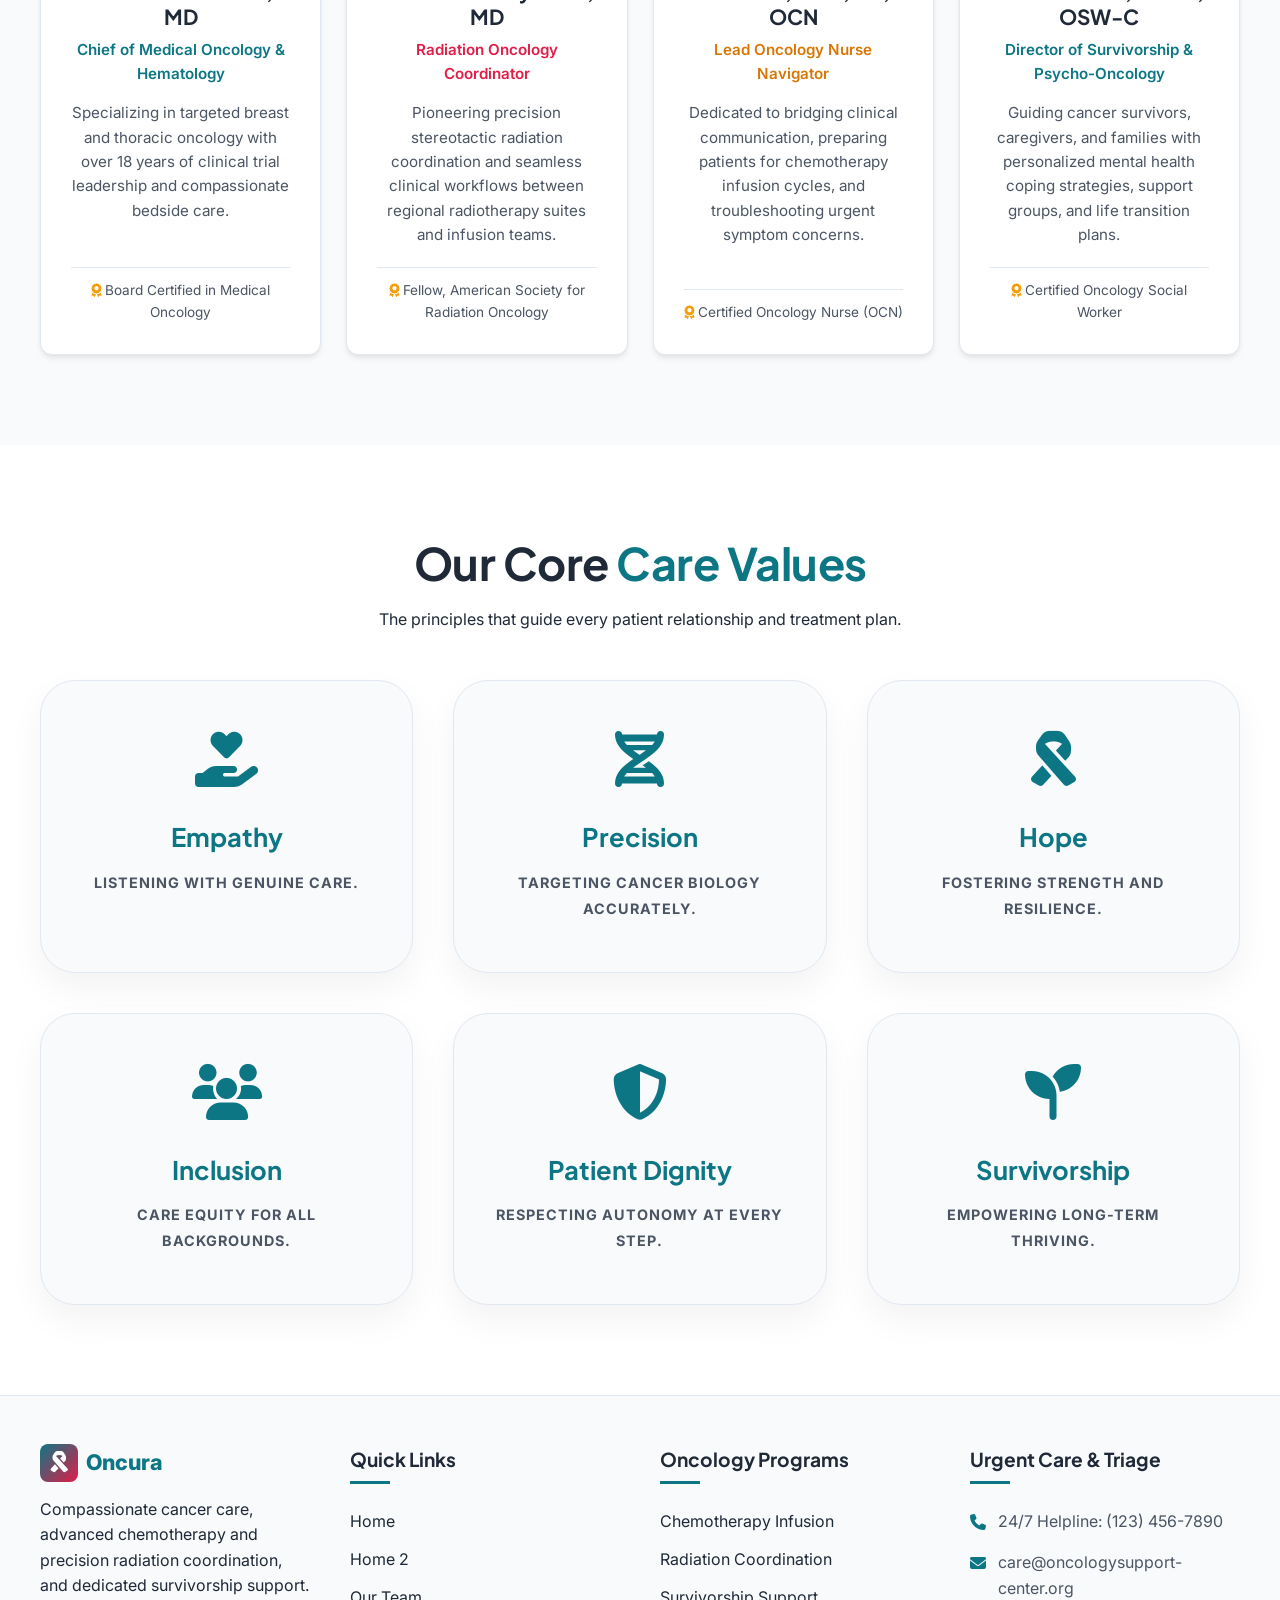
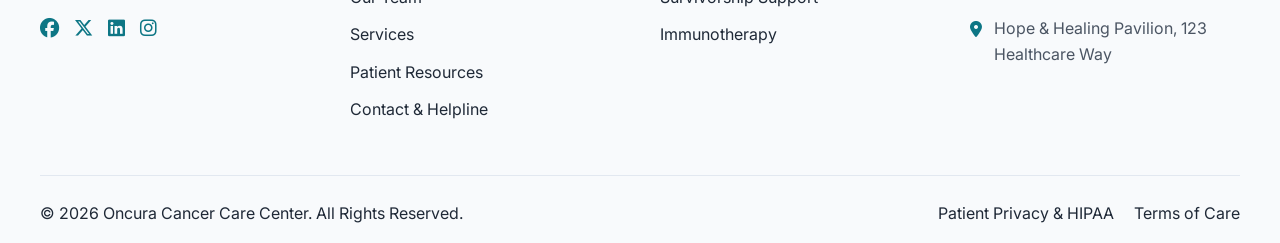
==== commit f24866bd: "Update website with Home 2, team portraits, structured services discovery, thematic background image" ====
--- a/about.html
+++ b/about.html
@@ -36,7 +36,7 @@
             </button>
         </div>
         <a href="index.html" class="mobile-link">Home</a>
-        <a href="home2.html" class="mobile-link">Care</a>
+        <a href="home2.html" class="mobile-link">Home 2</a>
         <a href="about.html" class="mobile-link active">Team</a>
         <a href="services.html" class="mobile-link">Services</a>
         <a href="blog.html" class="mobile-link">Resources</a>
@@ -62,7 +62,7 @@
             </a>
             <nav class="nav-menu">
                 <a href="index.html" class="nav-link">Home</a>
-                <a href="home2.html" class="nav-link">Care</a>
+                <a href="home2.html" class="nav-link">Home 2</a>
                 <a href="about.html" class="nav-link active">Team</a>
                 <a href="services.html" class="nav-link">Services</a>
                 <a href="blog.html" class="nav-link">Resources</a>
@@ -78,7 +78,7 @@
     </header>
 
     <!-- About Hero -->
-    <section class="services-hero about-hero" style="background: linear-gradient(135deg, rgba(13, 118, 133, 0.95), rgba(8, 80, 91, 0.95)); padding: 130px 0 80px;">
+    <section class="services-hero about-hero" style="background: linear-gradient(135deg, rgba(13, 118, 133, 0.88), rgba(8, 80, 91, 0.92)), url('img/oncology_hero.jpg') center/cover no-repeat; padding: 130px 0 80px;">
         <div class="container text-center" style="color: white;">
             <span class="service-content-badge" style="background: rgba(255, 255, 255, 0.2); color: white; display: inline-block; margin-bottom: 15px;">
                 OUR MULTIDISCIPLINARY CARE TEAM
@@ -146,13 +146,13 @@
             <div class="specialists-grid" style="text-align: left;">
                 
                 <!-- Doctor 1 -->
-                <div class="card" style="background: var(--bg-card); padding: 30px; border-radius: var(--border-radius); border: 1px solid var(--border-color); box-shadow: var(--shadow-md);">
-                    <div style="width: 70px; height: 70px; border-radius: 50%; background: rgba(13, 118, 133, 0.12); color: var(--primary); display: flex; align-items: center; justify-content: center; font-size: 1.8rem; margin-bottom: 20px;">
-                        <i class="fa-solid fa-user-doctor"></i>
+                <div class="card" style="background: var(--bg-card); padding: 30px; border-radius: var(--border-radius); border: 1px solid var(--border-color); box-shadow: var(--shadow-md); display: flex; flex-direction: column;">
+                    <div style="width: 100px; height: 100px; border-radius: 50%; overflow: hidden; margin-bottom: 20px; border: 3px solid var(--primary); box-shadow: 0 4px 12px rgba(13, 118, 133, 0.2); flex-shrink: 0;">
+                        <img src="img/dr_eleanor_vance.jpg" alt="Dr. Eleanor Vance, MD" style="width: 100%; height: 100%; object-fit: cover;">
                     </div>
                     <h3 style="font-size: 1.3rem; margin-bottom: 5px;">Dr. Eleanor Vance, MD</h3>
                     <div style="color: var(--primary); font-weight: 600; font-size: 0.95rem; margin-bottom: 15px;">Chief of Medical Oncology & Hematology</div>
-                    <p class="text-muted" style="font-size: 0.95rem; line-height: 1.6; margin-bottom: 20px;">
+                    <p class="text-muted" style="font-size: 0.95rem; line-height: 1.6; margin-bottom: 20px; flex-grow: 1;">
                         Specializing in targeted breast and thoracic oncology with over 18 years of clinical trial leadership and compassionate bedside care.
                     </p>
                     <div style="font-size: 0.85rem; color: var(--text-muted); border-top: 1px solid var(--border-color); padding-top: 12px;">
@@ -161,13 +161,13 @@
                 </div>
 
                 <!-- Doctor 2 -->
-                <div class="card" style="background: var(--bg-card); padding: 30px; border-radius: var(--border-radius); border: 1px solid var(--border-color); box-shadow: var(--shadow-md);">
-                    <div style="width: 70px; height: 70px; border-radius: 50%; background: rgba(225, 29, 72, 0.12); color: var(--secondary); display: flex; align-items: center; justify-content: center; font-size: 1.8rem; margin-bottom: 20px;">
-                        <i class="fa-solid fa-bolt"></i>
+                <div class="card" style="background: var(--bg-card); padding: 30px; border-radius: var(--border-radius); border: 1px solid var(--border-color); box-shadow: var(--shadow-md); display: flex; flex-direction: column;">
+                    <div style="width: 100px; height: 100px; border-radius: 50%; overflow: hidden; margin-bottom: 20px; border: 3px solid var(--secondary); box-shadow: 0 4px 12px rgba(225, 29, 72, 0.2); flex-shrink: 0;">
+                        <img src="img/dr_marcus_reynolds.jpg" alt="Dr. Marcus Reynolds, MD" style="width: 100%; height: 100%; object-fit: cover;">
                     </div>
                     <h3 style="font-size: 1.3rem; margin-bottom: 5px;">Dr. Marcus Reynolds, MD</h3>
                     <div style="color: var(--secondary); font-weight: 600; font-size: 0.95rem; margin-bottom: 15px;">Radiation Oncology Coordinator</div>
-                    <p class="text-muted" style="font-size: 0.95rem; line-height: 1.6; margin-bottom: 20px;">
+                    <p class="text-muted" style="font-size: 0.95rem; line-height: 1.6; margin-bottom: 20px; flex-grow: 1;">
                         Pioneering precision stereotactic radiation coordination and seamless clinical workflows between regional radiotherapy suites and infusion teams.
                     </p>
                     <div style="font-size: 0.85rem; color: var(--text-muted); border-top: 1px solid var(--border-color); padding-top: 12px;">
@@ -176,13 +176,13 @@
                 </div>
 
                 <!-- Doctor 3 -->
-                <div class="card" style="background: var(--bg-card); padding: 30px; border-radius: var(--border-radius); border: 1px solid var(--border-color); box-shadow: var(--shadow-md);">
-                    <div style="width: 70px; height: 70px; border-radius: 50%; background: rgba(245, 158, 11, 0.15); color: var(--accent-dark); display: flex; align-items: center; justify-content: center; font-size: 1.8rem; margin-bottom: 20px;">
-                        <i class="fa-solid fa-user-nurse"></i>
+                <div class="card" style="background: var(--bg-card); padding: 30px; border-radius: var(--border-radius); border: 1px solid var(--border-color); box-shadow: var(--shadow-md); display: flex; flex-direction: column;">
+                    <div style="width: 100px; height: 100px; border-radius: 50%; overflow: hidden; margin-bottom: 20px; border: 3px solid var(--accent-dark); box-shadow: 0 4px 12px rgba(245, 158, 11, 0.2); flex-shrink: 0;">
+                        <img src="img/sarah_lin.jpg" alt="Sarah Lin, MSN, RN, OCN" style="width: 100%; height: 100%; object-fit: cover;">
                     </div>
                     <h3 style="font-size: 1.3rem; margin-bottom: 5px;">Sarah Lin, MSN, RN, OCN</h3>
                     <div style="color: var(--accent-dark); font-weight: 600; font-size: 0.95rem; margin-bottom: 15px;">Lead Oncology Nurse Navigator</div>
-                    <p class="text-muted" style="font-size: 0.95rem; line-height: 1.6; margin-bottom: 20px;">
+                    <p class="text-muted" style="font-size: 0.95rem; line-height: 1.6; margin-bottom: 20px; flex-grow: 1;">
                         Dedicated to bridging clinical communication, preparing patients for chemotherapy infusion cycles, and troubleshooting urgent symptom concerns.
                     </p>
                     <div style="font-size: 0.85rem; color: var(--text-muted); border-top: 1px solid var(--border-color); padding-top: 12px;">
@@ -191,13 +191,13 @@
                 </div>
 
                 <!-- Doctor 4 -->
-                <div class="card" style="background: var(--bg-card); padding: 30px; border-radius: var(--border-radius); border: 1px solid var(--border-color); box-shadow: var(--shadow-md);">
-                    <div style="width: 70px; height: 70px; border-radius: 50%; background: rgba(13, 118, 133, 0.12); color: var(--primary); display: flex; align-items: center; justify-content: center; font-size: 1.8rem; margin-bottom: 20px;">
-                        <i class="fa-solid fa-heart-pulse"></i>
+                <div class="card" style="background: var(--bg-card); padding: 30px; border-radius: var(--border-radius); border: 1px solid var(--border-color); box-shadow: var(--shadow-md); display: flex; flex-direction: column;">
+                    <div style="width: 100px; height: 100px; border-radius: 50%; overflow: hidden; margin-bottom: 20px; border: 3px solid var(--primary); box-shadow: 0 4px 12px rgba(13, 118, 133, 0.2); flex-shrink: 0;">
+                        <img src="img/elena_gomez.jpg" alt="Elena Gomez, LCSW, OSW-C" style="width: 100%; height: 100%; object-fit: cover;">
                     </div>
                     <h3 style="font-size: 1.3rem; margin-bottom: 5px;">Elena Gomez, LCSW, OSW-C</h3>
                     <div style="color: var(--primary); font-weight: 600; font-size: 0.95rem; margin-bottom: 15px;">Director of Survivorship & Psycho-Oncology</div>
-                    <p class="text-muted" style="font-size: 0.95rem; line-height: 1.6; margin-bottom: 20px;">
+                    <p class="text-muted" style="font-size: 0.95rem; line-height: 1.6; margin-bottom: 20px; flex-grow: 1;">
                         Guiding cancer survivors, caregivers, and families with personalized mental health coping strategies, support groups, and life transition plans.
                     </p>
                     <div style="font-size: 0.85rem; color: var(--text-muted); border-top: 1px solid var(--border-color); padding-top: 12px;">
@@ -276,6 +276,7 @@
                     <h4>Quick Links</h4>
                     <ul class="footer-links">
                         <li><a href="index.html">Home</a></li>
+                        <li><a href="home2.html">Home 2</a></li>
                         <li><a href="about.html">Our Team</a></li>
                         <li><a href="services.html">Services</a></li>
                         <li><a href="blog.html">Patient Resources</a></li>
--- a/css/style.css
+++ b/css/style.css
@@ -153,7 +153,11 @@
     margin-right: auto;
 }
 
-.section-header h2 {
+.section-header h2,
+.section-title,
+.service-content-col h2,
+.featured-story-content h2,
+.reveal-v2 h2 {
     font-size: 2.35rem;
     line-height: 1.25;
     margin-bottom: var(--sp-md);
@@ -161,23 +165,35 @@
 }
 
 @media (max-width: 1024px) {
-    .section-header h2 {
-        font-size: 2rem;
-        line-height: 1.25;
+    .section-header h2,
+    .section-title,
+    .service-content-col h2,
+    .featured-story-content h2,
+    .reveal-v2 h2 {
+        font-size: 1.95rem !important;
+        line-height: 1.25 !important;
     }
 }
 
 @media (max-width: 768px) {
-    .section-header h2 {
-        font-size: 1.7rem;
-        line-height: 1.3;
+    .section-header h2,
+    .section-title,
+    .service-content-col h2,
+    .featured-story-content h2,
+    .reveal-v2 h2 {
+        font-size: 1.65rem !important;
+        line-height: 1.3 !important;
     }
 }
 
 @media (max-width: 480px) {
-    .section-header h2 {
-        font-size: 1.5rem;
-        line-height: 1.3;
+    .section-header h2,
+    .section-title,
+    .service-content-col h2,
+    .featured-story-content h2,
+    .reveal-v2 h2 {
+        font-size: 1.45rem !important;
+        line-height: 1.3 !important;
     }
 }
 
@@ -2854,7 +2870,155 @@
     color: var(--secondary);
 }
 
-/* FAQ Items */
+/* FAQ Accordion / Dropdown */
+.faq-accordion {
+    max-width: 860px;
+    margin: 0 auto;
+    display: flex;
+    flex-direction: column;
+    gap: 16px;
+    text-align: left;
+}
+
+.faq-item {
+    background: var(--bg-card);
+    border-radius: 16px;
+    border: 1px solid var(--border-color);
+    box-shadow: var(--shadow-sm);
+    overflow: hidden;
+    transition: border-color 0.25s ease, box-shadow 0.25s ease;
+}
+
+.faq-item:hover {
+    border-color: var(--primary);
+    box-shadow: var(--shadow-md);
+}
+
+.faq-item.active {
+    border-color: var(--primary);
+    box-shadow: 0 4px 20px -2px rgba(13, 118, 133, 0.12);
+}
+
+[data-theme="dark"] .faq-item.active {
+    box-shadow: 0 4px 20px -2px rgba(34, 211, 238, 0.12);
+}
+
+.faq-header {
+    width: 100%;
+    padding: 20px 24px;
+    display: flex;
+    align-items: center;
+    justify-content: space-between;
+    gap: 16px;
+    cursor: pointer;
+    background: transparent;
+    border: none;
+    outline: none;
+    text-align: left;
+    user-select: none;
+    transition: background-color 0.2s ease;
+    font-family: inherit;
+}
+
+[dir="rtl"] .faq-header {
+    text-align: right;
+}
+
+.faq-header:hover {
+    background-color: rgba(13, 118, 133, 0.04);
+}
+
+[data-theme="dark"] .faq-header:hover {
+    background-color: rgba(255, 255, 255, 0.02);
+}
+
+.faq-title {
+    display: flex;
+    align-items: center;
+    gap: 12px;
+    font-size: 1.08rem;
+    font-weight: 600;
+    color: var(--text-main);
+    margin: 0;
+    transition: color 0.25s ease;
+}
+
+.faq-item.active .faq-title {
+    color: var(--primary);
+}
+
+.faq-title i {
+    color: var(--primary);
+    font-size: 1.15rem;
+    flex-shrink: 0;
+}
+
+.faq-icon-toggle {
+    width: 36px;
+    height: 36px;
+    border-radius: 50%;
+    background: rgba(13, 118, 133, 0.08);
+    color: var(--primary);
+    display: flex;
+    align-items: center;
+    justify-content: center;
+    font-size: 0.9rem;
+    flex-shrink: 0;
+    transition: transform 0.3s cubic-bezier(0.4, 0, 0.2, 1), background-color 0.25s ease, color 0.25s ease;
+}
+
+[data-theme="dark"] .faq-icon-toggle {
+    background: rgba(34, 211, 238, 0.1);
+}
+
+.faq-item.active .faq-icon-toggle {
+    transform: rotate(180deg);
+    background: var(--primary);
+    color: #ffffff;
+}
+
+.faq-content {
+    max-height: 0;
+    overflow: hidden;
+    transition: max-height 0.35s cubic-bezier(0.4, 0, 0.2, 1), opacity 0.25s ease;
+    opacity: 0;
+}
+
+.faq-item.active .faq-content {
+    opacity: 1;
+}
+
+.faq-content-inner {
+    padding: 0 24px 22px 52px;
+    color: var(--text-muted);
+    font-size: 0.96rem;
+    line-height: 1.65;
+}
+
+[dir="rtl"] .faq-content-inner {
+    padding: 0 52px 22px 24px;
+}
+
+@media (max-width: 640px) {
+    .faq-header {
+        padding: 16px 18px;
+    }
+    .faq-title {
+        font-size: 0.98rem;
+        gap: 10px;
+    }
+    .faq-icon-toggle {
+        width: 30px;
+        height: 30px;
+        font-size: 0.8rem;
+    }
+    .faq-content-inner {
+        padding: 0 18px 18px 18px;
+        font-size: 0.9rem;
+    }
+}
+
+/* Backward compatibility for legacy faq-box */
 .faq-box {
     background: var(--bg-card);
     padding: 25px;
@@ -3093,4 +3257,871 @@
         justify-content: center;
         text-align: center;
     }
+}
+
+/* =========================================
+   Home Page 2 Dedicated Styles
+   ========================================= */
+.home2-hero {
+    position: relative;
+    padding: 100px 0 80px 0;
+    background: linear-gradient(135deg, rgba(8, 80, 91, 0.92) 0%, rgba(11, 19, 30, 0.95) 100%), url('../img/hero_home2_new.png');
+    background-size: cover;
+    background-position: center;
+    background-attachment: scroll;
+    color: #ffffff;
+    overflow: hidden;
+}
+
+.home2-hero-grid {
+    display: grid;
+    grid-template-columns: 1.15fr 0.85fr;
+    gap: 40px;
+    align-items: center;
+}
+
+.home2-hero-badge {
+    display: inline-flex;
+    align-items: center;
+    gap: 8px;
+    background: rgba(255, 255, 255, 0.15);
+    border: 1px solid rgba(255, 255, 255, 0.25);
+    color: #ffffff;
+    backdrop-filter: blur(10px);
+    padding: 8px 18px;
+    border-radius: 30px;
+    font-size: 0.88rem;
+    font-weight: 600;
+    margin-bottom: 24px;
+    letter-spacing: 0.5px;
+}
+
+.home2-hero h1 {
+    font-size: clamp(2.2rem, 3.8vw, 3.2rem);
+    line-height: 1.2;
+    margin-bottom: 22px;
+    color: #ffffff;
+}
+
+.home2-hero h1 .text-highlight {
+    color: var(--secondary-light);
+}
+
+.home2-hero p.hero-lead {
+    font-size: 1.12rem;
+    line-height: 1.7;
+    color: rgba(255, 255, 255, 0.9);
+    margin-bottom: 32px;
+    max-width: 620px;
+}
+
+.home2-hero-actions {
+    display: flex;
+    gap: 16px;
+    flex-wrap: wrap;
+    margin-bottom: 36px;
+}
+
+.home2-hero-trust {
+    display: flex;
+    gap: 24px;
+    flex-wrap: wrap;
+    padding-top: 20px;
+    border-top: 1px solid rgba(255, 255, 255, 0.15);
+}
+
+.home2-trust-item {
+    display: flex;
+    align-items: center;
+    gap: 10px;
+    font-size: 0.92rem;
+    font-weight: 600;
+    color: rgba(255, 255, 255, 0.95);
+}
+
+.home2-trust-item i {
+    color: var(--secondary-light);
+    font-size: 1.1rem;
+}
+
+/* Home 2 Hero Interactive Intake Widget */
+.home2-triage-card {
+    background: var(--bg-card);
+    border: 1px solid var(--border-color);
+    border-radius: 20px;
+    padding: 32px;
+    box-shadow: 0 20px 40px rgba(0, 0, 0, 0.25);
+    color: var(--text-main);
+    position: relative;
+}
+
+.home2-triage-card-header {
+    display: flex;
+    align-items: center;
+    justify-content: space-between;
+    margin-bottom: 20px;
+    padding-bottom: 15px;
+    border-bottom: 1px solid var(--border-color);
+}
+
+.home2-triage-card-header h3 {
+    font-size: 1.25rem;
+    display: flex;
+    align-items: center;
+    gap: 10px;
+    margin: 0;
+    color: var(--text-main);
+}
+
+.home2-live-indicator {
+    display: inline-flex;
+    align-items: center;
+    gap: 6px;
+    font-size: 0.78rem;
+    font-weight: 700;
+    color: #059669;
+    background: rgba(16, 185, 129, 0.12);
+    padding: 4px 10px;
+    border-radius: 20px;
+}
+
+.home2-live-dot {
+    width: 8px;
+    height: 8px;
+    background: #10B981;
+    border-radius: 50%;
+    animation: pulse 1.8s infinite;
+}
+
+@keyframes pulse {
+    0% { transform: scale(0.95); box-shadow: 0 0 0 0 rgba(16, 185, 129, 0.7); }
+    70% { transform: scale(1); box-shadow: 0 0 0 8px rgba(16, 185, 129, 0); }
+    100% { transform: scale(0.95); box-shadow: 0 0 0 0 rgba(16, 185, 129, 0); }
+}
+
+.home2-triage-form label {
+    display: block;
+    font-size: 0.88rem;
+    font-weight: 600;
+    margin-bottom: 6px;
+    color: var(--text-main);
+}
+
+.home2-triage-select,
+.home2-triage-input {
+    width: 100%;
+    padding: 12px 14px;
+    border: 1px solid var(--border-color);
+    border-radius: 10px;
+    background: var(--bg-gray);
+    color: var(--text-main);
+    font-family: inherit;
+    font-size: 0.95rem;
+    margin-bottom: 16px;
+    transition: var(--transition);
+}
+
+.home2-triage-select:focus,
+.home2-triage-input:focus {
+    outline: none;
+    border-color: var(--primary);
+    box-shadow: 0 0 0 3px rgba(var(--primary-rgb), 0.15);
+}
+
+.home2-filter-chips {
+    display: flex;
+    gap: 8px;
+    flex-wrap: wrap;
+    margin-bottom: 20px;
+}
+
+.home2-chip {
+    padding: 6px 12px;
+    border-radius: 16px;
+    background: var(--bg-gray);
+    border: 1px solid var(--border-color);
+    font-size: 0.8rem;
+    font-weight: 600;
+    color: var(--text-muted);
+    cursor: pointer;
+    transition: var(--transition);
+}
+
+.home2-chip.active,
+.home2-chip:hover {
+    background: var(--primary);
+    color: #ffffff;
+    border-color: var(--primary);
+}
+
+/* Urgent Care Alert Strip */
+.home2-alert-strip {
+    background: linear-gradient(90deg, #E11D48 0%, #BE123C 100%);
+    color: #ffffff;
+    padding: 14px 0;
+    font-size: 0.95rem;
+}
+
+.home2-alert-inner {
+    display: flex;
+    align-items: center;
+    justify-content: space-between;
+    gap: 20px;
+    flex-wrap: wrap;
+}
+
+.home2-alert-text {
+    display: flex;
+    align-items: center;
+    gap: 12px;
+    font-weight: 600;
+}
+
+.home2-alert-btn {
+    background: #ffffff;
+    color: #BE123C;
+    padding: 6px 18px;
+    border-radius: 20px;
+    font-weight: 700;
+    font-size: 0.88rem;
+    display: inline-flex;
+    align-items: center;
+    gap: 6px;
+    transition: var(--transition);
+}
+
+.home2-alert-btn:hover {
+    background: #FFF1F2;
+    transform: translateY(-1px);
+}
+
+/* Oncology Programs Grid */
+.home2-program-card {
+    background: var(--bg-card);
+    border: 1px solid var(--border-color);
+    border-radius: 16px;
+    padding: 32px 28px;
+    transition: var(--transition);
+    display: flex;
+    flex-direction: column;
+    height: 100%;
+    position: relative;
+    overflow: hidden;
+}
+
+.home2-program-card:hover {
+    transform: translateY(-5px);
+    border-color: var(--primary);
+    box-shadow: var(--shadow-lg);
+}
+
+.home2-program-card::before {
+    content: '';
+    position: absolute;
+    top: 0;
+    left: 0;
+    right: 0;
+    height: 4px;
+    background: linear-gradient(90deg, var(--primary), var(--secondary));
+    opacity: 0;
+    transition: var(--transition);
+}
+
+.home2-program-card:hover::before {
+    opacity: 1;
+}
+
+.home2-program-icon {
+    width: 60px;
+    height: 60px;
+    border-radius: 14px;
+    display: flex;
+    align-items: center;
+    justify-content: center;
+    font-size: 1.6rem;
+    margin-bottom: 20px;
+}
+
+.home2-program-tags {
+    display: flex;
+    gap: 6px;
+    flex-wrap: wrap;
+    margin: 16px 0;
+}
+
+.home2-program-tag {
+    font-size: 0.75rem;
+    font-weight: 600;
+    padding: 4px 10px;
+    border-radius: 20px;
+    background: var(--bg-gray);
+    color: var(--text-muted);
+    border: 1px solid var(--border-color);
+}
+
+/* Interactive Second Opinion Advisor */
+.home2-opinion-box {
+    background: var(--bg-card);
+    border: 1px solid var(--border-color);
+    border-radius: 20px;
+    padding: 40px;
+    box-shadow: var(--shadow-md);
+}
+
+.home2-steps-indicator {
+    display: grid;
+    grid-template-columns: repeat(3, 1fr);
+    gap: 16px;
+    margin-bottom: 30px;
+}
+
+.home2-step-pill {
+    padding: 14px;
+    border-radius: 12px;
+    background: var(--bg-gray);
+    border: 1px solid var(--border-color);
+    text-align: center;
+    font-weight: 700;
+    font-size: 0.9rem;
+    color: var(--text-muted);
+    display: flex;
+    align-items: center;
+    justify-content: center;
+    gap: 8px;
+    cursor: pointer;
+    transition: var(--transition);
+}
+
+.home2-step-pill:hover {
+    color: var(--primary);
+    border-color: var(--primary);
+}
+
+.home2-step-pill.active {
+    background: rgba(var(--primary-rgb), 0.1);
+    color: var(--primary);
+    border-color: var(--primary);
+}
+
+.home2-stage-grid {
+    display: grid;
+    grid-template-columns: repeat(4, 1fr);
+    gap: 16px;
+}
+
+.home2-stage-card {
+    display: flex;
+    flex-direction: column;
+    align-items: flex-start;
+    text-align: left;
+    padding: 24px 20px;
+    border-radius: 14px;
+    background: var(--bg-card);
+    border: 1.5px solid var(--border-color);
+    cursor: pointer;
+    transition: all 0.25s ease;
+    box-shadow: var(--shadow-sm);
+    position: relative;
+    user-select: none;
+    width: 100%;
+}
+
+.home2-stage-card:hover {
+    border-color: var(--primary);
+    background: rgba(var(--primary-rgb), 0.03);
+    transform: translateY(-3px);
+    box-shadow: var(--shadow-md);
+}
+
+.home2-stage-card .stage-num {
+    display: inline-flex;
+    align-items: center;
+    justify-content: center;
+    padding: 3px 10px;
+    border-radius: 20px;
+    background: rgba(var(--primary-rgb), 0.1);
+    color: var(--primary);
+    font-weight: 800;
+    font-size: 0.78rem;
+    margin-bottom: 12px;
+    letter-spacing: 0.5px;
+}
+
+.home2-stage-card h4 {
+    font-size: 1.05rem;
+    font-weight: 700;
+    color: var(--text-main);
+    margin-bottom: 8px;
+    line-height: 1.35;
+}
+
+.home2-stage-card p {
+    font-size: 0.88rem;
+    color: var(--text-muted);
+    line-height: 1.55;
+    margin-bottom: 0;
+}
+
+@media (max-width: 1024px) {
+    .home2-stage-grid {
+        grid-template-columns: repeat(2, 1fr);
+    }
+}
+
+@media (max-width: 600px) {
+    .home2-stage-grid {
+        grid-template-columns: 1fr;
+    }
+    .home2-steps-indicator {
+        grid-template-columns: 1fr;
+    }
+    .home2-opinion-box {
+        padding: 24px 18px;
+    }
+}
+
+/* Metrics Dashboard */
+.home2-stats-strip {
+    background: linear-gradient(135deg, var(--primary-dark), #0B131E);
+    color: #ffffff;
+    padding: 70px 0;
+    position: relative;
+    overflow: hidden;
+}
+
+.home2-stat-box {
+    text-align: center;
+    padding: 20px;
+}
+
+.home2-stat-number {
+    font-size: clamp(2.2rem, 4vw, 3.2rem);
+    font-weight: 800;
+    color: var(--secondary-light);
+    margin-bottom: 8px;
+    line-height: 1;
+}
+
+.home2-stat-label {
+    font-size: 1.05rem;
+    font-weight: 600;
+    color: #ffffff;
+    margin-bottom: 4px;
+}
+
+.home2-stat-sub {
+    font-size: 0.85rem;
+    color: rgba(255, 255, 255, 0.75);
+}
+
+/* Specialists Grid */
+.home2-doctor-card {
+    background: var(--bg-card);
+    border: 1px solid var(--border-color);
+    border-radius: 16px;
+    overflow: hidden;
+    transition: var(--transition);
+    box-shadow: var(--shadow-sm);
+    display: flex;
+    flex-direction: column;
+}
+
+.home2-doctor-card:hover {
+    transform: translateY(-5px);
+    box-shadow: var(--shadow-lg);
+    border-color: var(--primary);
+}
+
+.home2-doctor-img {
+    width: 100%;
+    height: 240px;
+    object-fit: cover;
+}
+
+.home2-doctor-info {
+    padding: 24px;
+    display: flex;
+    flex-direction: column;
+    flex-grow: 1;
+}
+
+/* Facility Feature Grid */
+.home2-facility-card {
+    background: var(--bg-card);
+    border: 1px solid var(--border-color);
+    border-radius: 16px;
+    overflow: hidden;
+    transition: var(--transition);
+    box-shadow: var(--shadow-sm);
+}
+
+.home2-facility-card:hover {
+    transform: translateY(-4px);
+    box-shadow: var(--shadow-md);
+}
+
+.home2-facility-img {
+    width: 100%;
+    height: 200px;
+    object-fit: cover;
+}
+
+.home2-facility-content {
+    padding: 24px;
+}
+
+/* Media Queries for Home 2 */
+@media (max-width: 991px) {
+    .home2-hero-grid {
+        grid-template-columns: 1fr;
+        gap: 40px;
+    }
+
+    .home2-steps-indicator {
+        grid-template-columns: 1fr;
+    }
+}
+
+@media (max-width: 768px) {
+    .home2-hero {
+        padding: 60px 0 50px 0;
+    }
+
+    .home2-triage-card {
+        padding: 22px 18px;
+    }
+
+    .home2-opinion-box {
+        padding: 25px 18px;
+    }
+}
+
+/* Specialists Grid */
+.specialists-grid {
+    display: grid;
+    grid-template-columns: repeat(auto-fit, minmax(260px, 1fr));
+    gap: 25px;
+}
+
+/* =========================================
+   Services Page Dedicated Styles & Sizing
+   ========================================= */
+.service-item-v2 {
+    display: grid;
+    grid-template-columns: 1.15fr 0.85fr;
+    gap: 50px;
+    align-items: center;
+    background: var(--bg-card);
+    border: 1px solid var(--border-color);
+    border-radius: 20px;
+    padding: 40px;
+    box-shadow: var(--shadow-sm);
+    transition: var(--transition);
+}
+
+.service-item-v2:nth-child(even) {
+    grid-template-columns: 0.85fr 1.15fr;
+}
+
+.service-item-v2:nth-child(even) .service-content-col {
+    order: 2;
+}
+
+.service-item-v2:nth-child(even) .service-image-col {
+    order: 1;
+}
+
+.service-item-v2:hover {
+    box-shadow: var(--shadow-md);
+    border-color: rgba(var(--primary-rgb), 0.4);
+}
+
+.service-content-badge {
+    display: inline-flex;
+    align-items: center;
+    gap: 5px;
+    padding: 3px 10px;
+    border-radius: 20px;
+    font-size: 0.72rem;
+    font-weight: 700;
+    text-transform: uppercase;
+    letter-spacing: 0.6px;
+    line-height: 1.2;
+    margin-bottom: 10px;
+    border: 1px solid transparent;
+}
+
+.service-content-badge i {
+    font-size: 0.72rem;
+}
+
+.category-label-primary {
+    background: rgba(13, 118, 133, 0.1);
+    color: var(--primary);
+    border-color: rgba(13, 118, 133, 0.2);
+}
+
+.category-label-secondary {
+    background: rgba(225, 29, 72, 0.1);
+    color: var(--secondary);
+    border-color: rgba(225, 29, 72, 0.2);
+}
+
+.category-label-accent {
+    background: rgba(245, 158, 11, 0.12);
+    color: var(--accent-dark);
+    border-color: rgba(245, 158, 11, 0.25);
+}
+
+.service-item-v2 h2 {
+    font-size: clamp(1.4rem, 2.2vw, 1.75rem);
+    line-height: 1.3;
+    margin-bottom: 14px;
+    color: var(--text-main);
+}
+
+.service-item-v2 p {
+    font-size: 0.98rem;
+    line-height: 1.65;
+    color: var(--text-muted);
+    margin-bottom: 20px;
+}
+
+.service-image-mask {
+    border-radius: 16px;
+    overflow: hidden;
+    position: relative;
+    height: 320px;
+    box-shadow: var(--shadow-sm);
+}
+
+.service-image-mask img {
+    width: 100%;
+    height: 100%;
+    object-fit: cover;
+    transition: transform 0.4s ease;
+}
+
+.service-item-v2:hover .service-image-mask img {
+    transform: scale(1.03);
+}
+
+.service-tag-floating {
+    position: absolute;
+    bottom: 14px;
+    left: 14px;
+    padding: 6px 14px;
+    border-radius: 20px;
+    font-size: 0.8rem;
+    font-weight: 700;
+    backdrop-filter: blur(8px);
+    box-shadow: 0 4px 10px rgba(0, 0, 0, 0.2);
+}
+
+[dir="rtl"] .service-tag-floating {
+    left: auto;
+    right: 14px;
+}
+
+.feature-list-check {
+    display: flex;
+    flex-direction: column;
+    gap: 10px;
+    margin-bottom: 24px;
+}
+
+.feature-check-item {
+    display: flex;
+    align-items: flex-start;
+    gap: 10px;
+    font-size: 0.92rem;
+    color: var(--text-muted);
+    line-height: 1.5;
+}
+
+.feature-check-item i {
+    margin-top: 3px;
+    font-size: 1rem;
+    flex-shrink: 0;
+}
+
+.service-action-buttons {
+    display: flex;
+    gap: 12px;
+    flex-wrap: wrap;
+    align-items: center;
+}
+
+.service-action-buttons .btn {
+    padding: 10px 20px;
+    font-size: 0.9rem;
+    font-weight: 600;
+    display: inline-flex;
+    align-items: center;
+    gap: 7px;
+}
+
+/* How We Can Help You Section */
+.how-help-section {
+    background-color: var(--bg-gray);
+    padding: 85px 0;
+}
+
+.how-help-grid {
+    display: grid;
+    grid-template-columns: repeat(4, 1fr);
+    gap: 22px;
+    margin-top: 40px;
+}
+
+.help-card-v2 {
+    background: var(--bg-card);
+    border: 1px solid var(--border-color);
+    border-radius: 16px;
+    padding: 28px 24px;
+    display: flex;
+    flex-direction: column;
+    height: 100%;
+    transition: var(--transition);
+    box-shadow: var(--shadow-sm);
+}
+
+.help-card-v2:hover {
+    transform: translateY(-5px);
+    border-color: var(--primary);
+    box-shadow: var(--shadow-md);
+}
+
+.help-card-icon {
+    width: 52px;
+    height: 52px;
+    border-radius: 14px;
+    display: flex;
+    align-items: center;
+    justify-content: center;
+    font-size: 1.4rem;
+    margin-bottom: 18px;
+}
+
+.help-card-v2 h3 {
+    font-size: 1.15rem;
+    margin-bottom: 8px;
+    color: var(--text-main);
+    line-height: 1.35;
+}
+
+.help-card-v2 p {
+    font-size: 0.88rem;
+    line-height: 1.6;
+    color: var(--text-muted);
+    margin-bottom: 20px;
+    flex-grow: 1;
+}
+
+.help-card-v2 .btn {
+    width: 100%;
+    text-align: center;
+    justify-content: center;
+    font-size: 0.88rem;
+    padding: 9px 16px;
+}
+
+/* Service Filter Discovery Bar */
+.service-filter-nav {
+    display: flex;
+    justify-content: center;
+    gap: 10px;
+    flex-wrap: wrap;
+    margin-bottom: 45px;
+}
+
+.service-filter-btn {
+    background: var(--bg-card);
+    border: 1px solid var(--border-color);
+    padding: 8px 18px;
+    border-radius: 25px;
+    font-size: 0.88rem;
+    font-weight: 600;
+    color: var(--text-muted);
+    cursor: pointer;
+    transition: var(--transition);
+    display: inline-flex;
+    align-items: center;
+    gap: 6px;
+}
+
+.service-filter-btn.active,
+.service-filter-btn:hover {
+    background: var(--primary);
+    color: #ffffff;
+    border-color: var(--primary);
+}
+
+/* Services Final CTA */
+.services-final-cta {
+    background: linear-gradient(135deg, rgba(8, 80, 91, 0.92) 0%, rgba(11, 19, 30, 0.95) 100%), url('../img/newsletter_bg.png') center/cover no-repeat;
+    color: #ffffff;
+    padding: 70px 40px;
+    border-radius: 24px;
+    text-align: center;
+    border: 1px solid rgba(255, 255, 255, 0.15);
+    box-shadow: var(--shadow-lg);
+    margin: 40px 0 90px 0;
+}
+
+.services-final-cta h2 {
+    font-size: clamp(1.8rem, 2.8vw, 2.4rem);
+    margin-bottom: 14px;
+    color: #ffffff;
+}
+
+.services-final-cta p {
+    color: rgba(255, 255, 255, 0.9);
+    font-size: 1.08rem;
+    max-width: 680px;
+    margin: 0 auto 30px auto;
+    line-height: 1.65;
+}
+
+.services-final-cta-actions {
+    display: flex;
+    gap: 14px;
+    justify-content: center;
+    flex-wrap: wrap;
+}
+
+@media (max-width: 1024px) {
+    .how-help-grid {
+        grid-template-columns: repeat(2, 1fr);
+    }
+}
+
+@media (max-width: 860px) {
+    .service-item-v2,
+    .service-item-v2:nth-child(even) {
+        grid-template-columns: 1fr;
+        gap: 30px;
+        padding: 28px 20px;
+    }
+
+    .service-item-v2:nth-child(even) .service-content-col {
+        order: 1;
+    }
+
+    .service-item-v2:nth-child(even) .service-image-col {
+        order: 2;
+    }
+
+    .service-image-mask {
+        height: 240px;
+    }
+
+    .how-help-grid {
+        grid-template-columns: 1fr;
+    }
+
+    .services-final-cta {
+        padding: 45px 20px;
+        margin: 20px 0 60px 0;
+    }
 }
